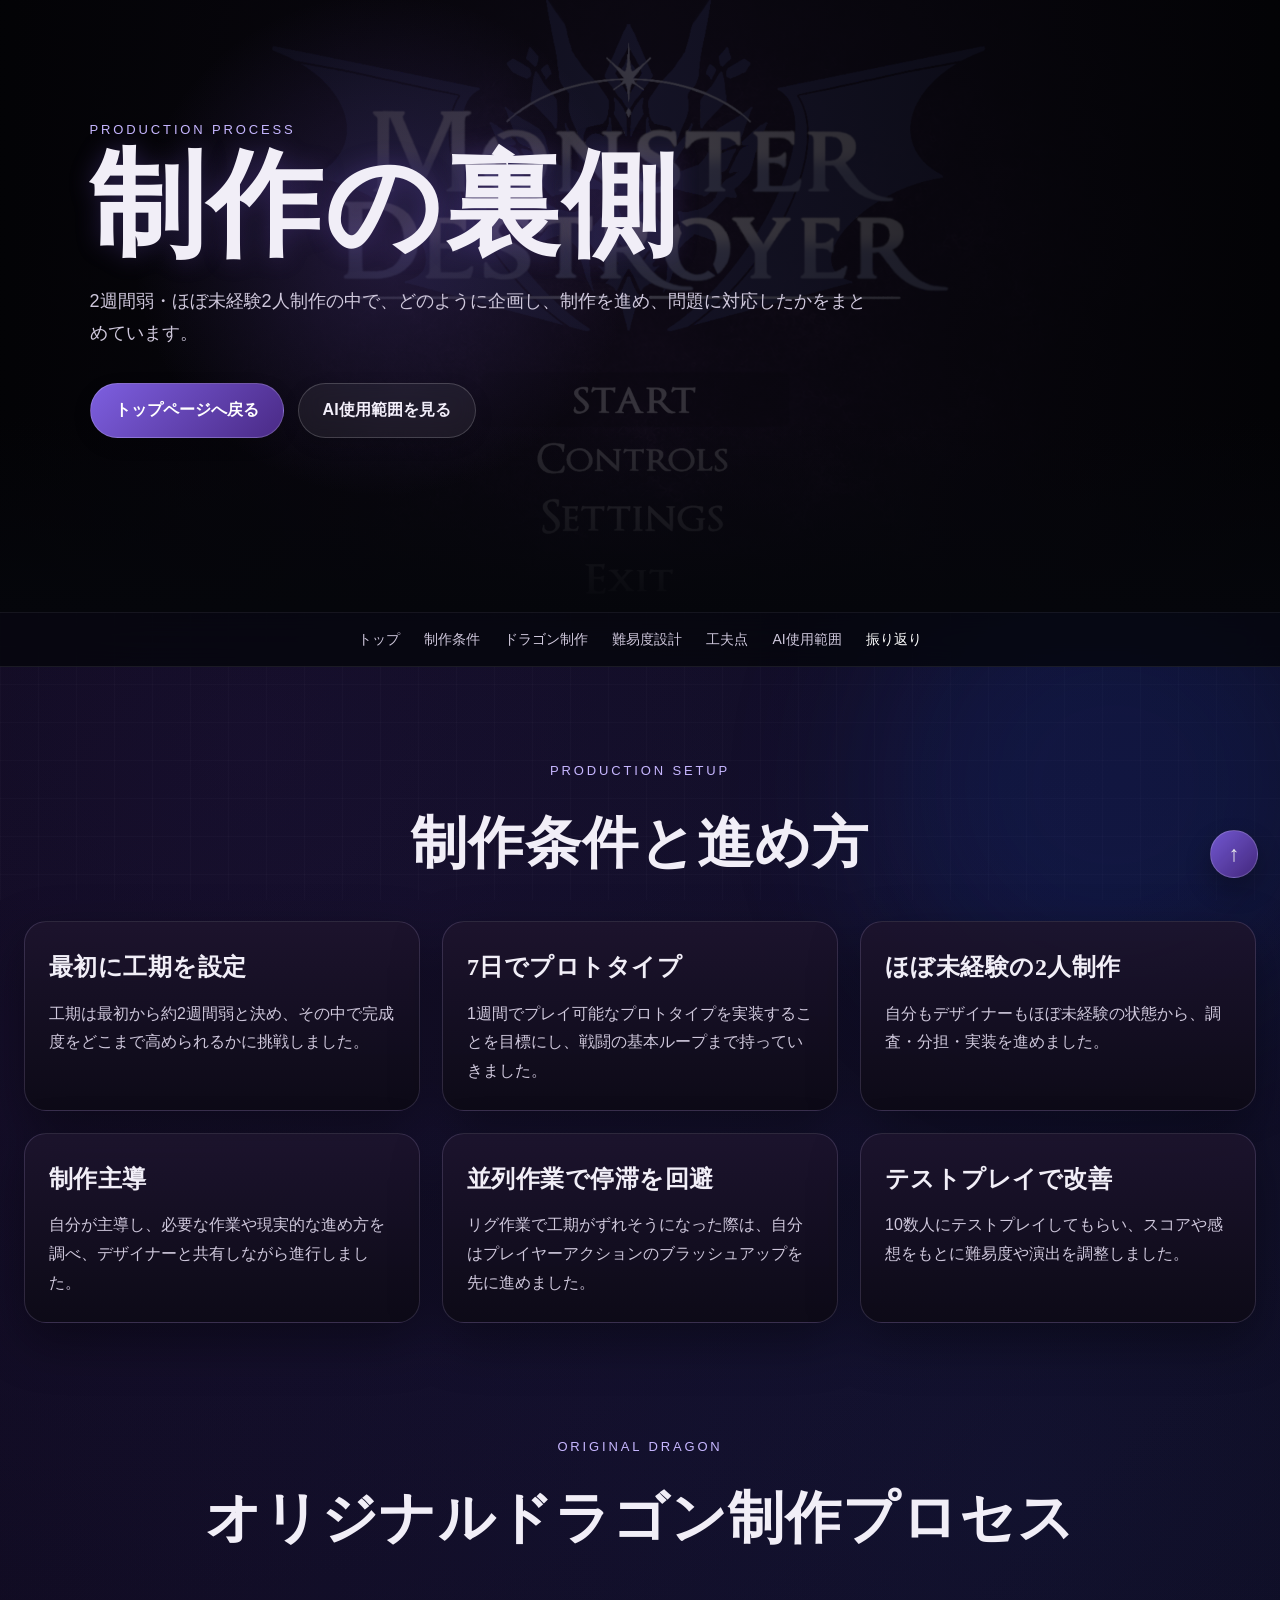
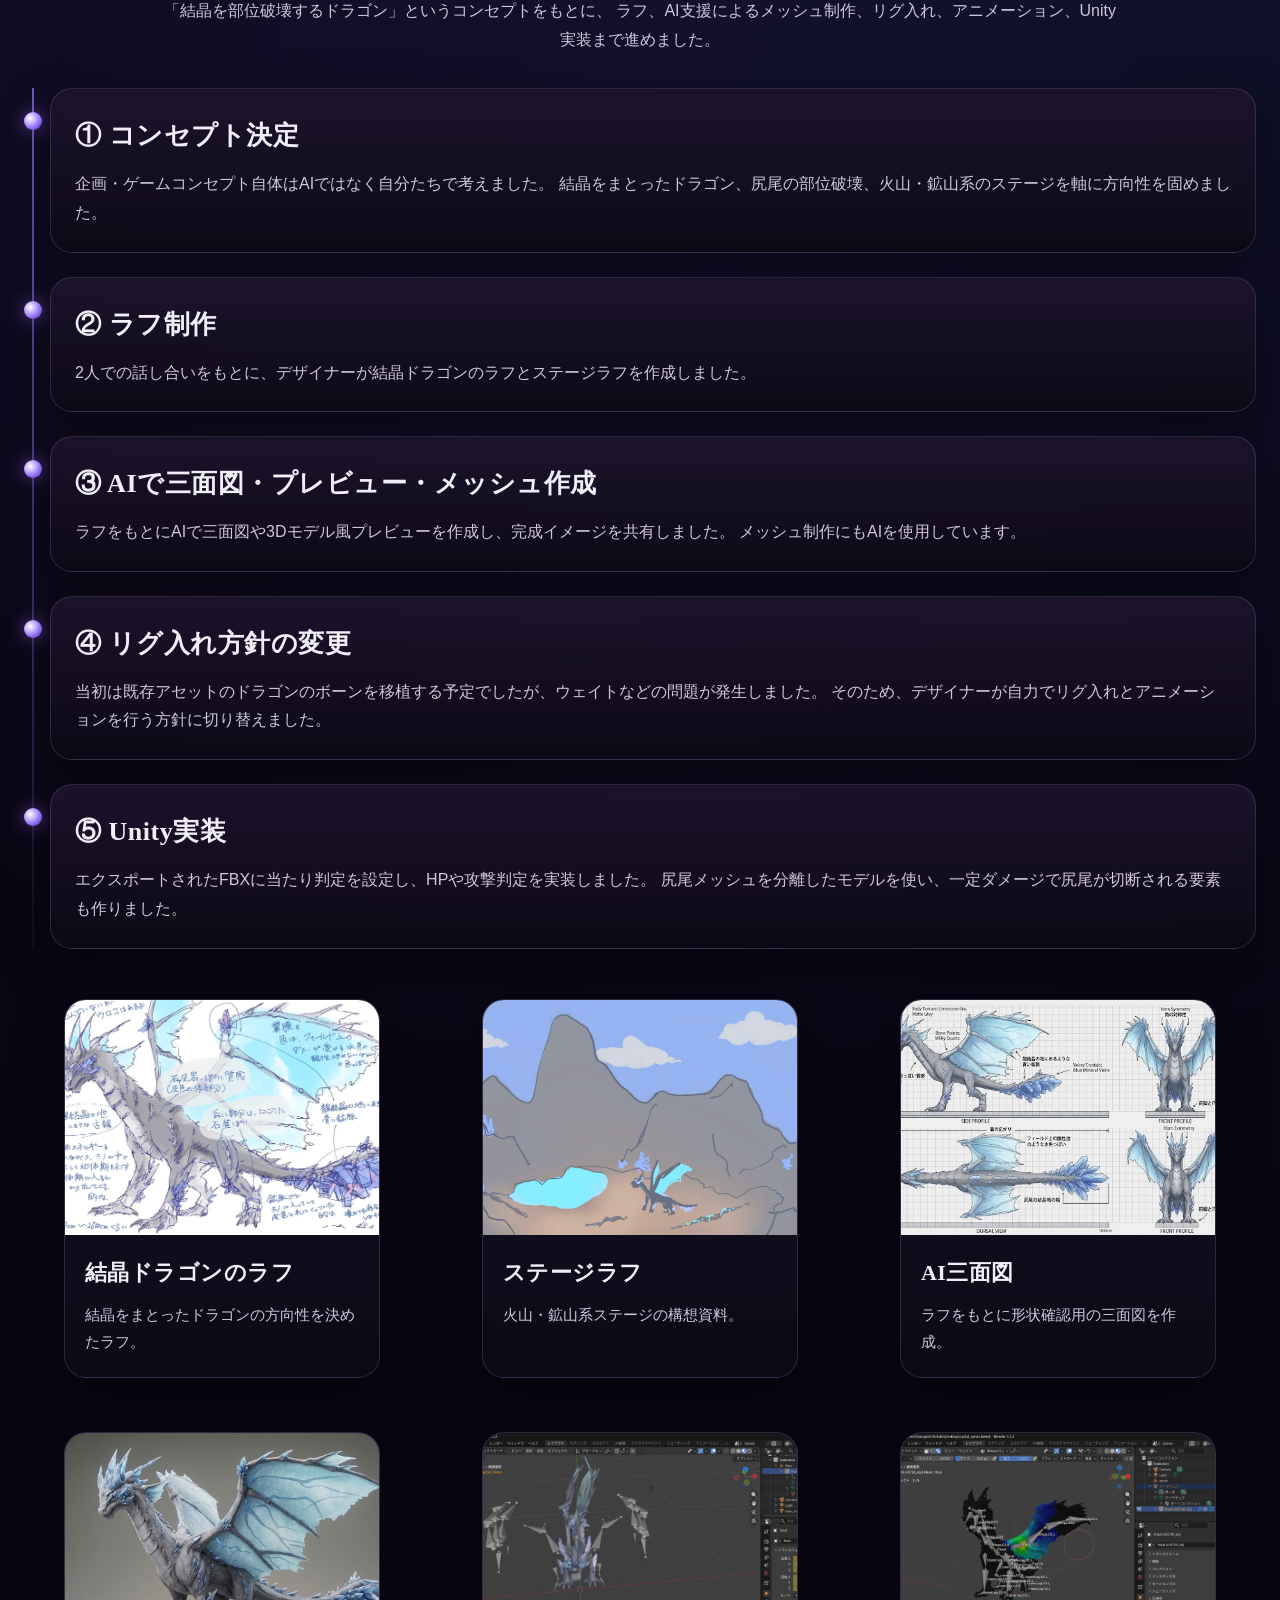
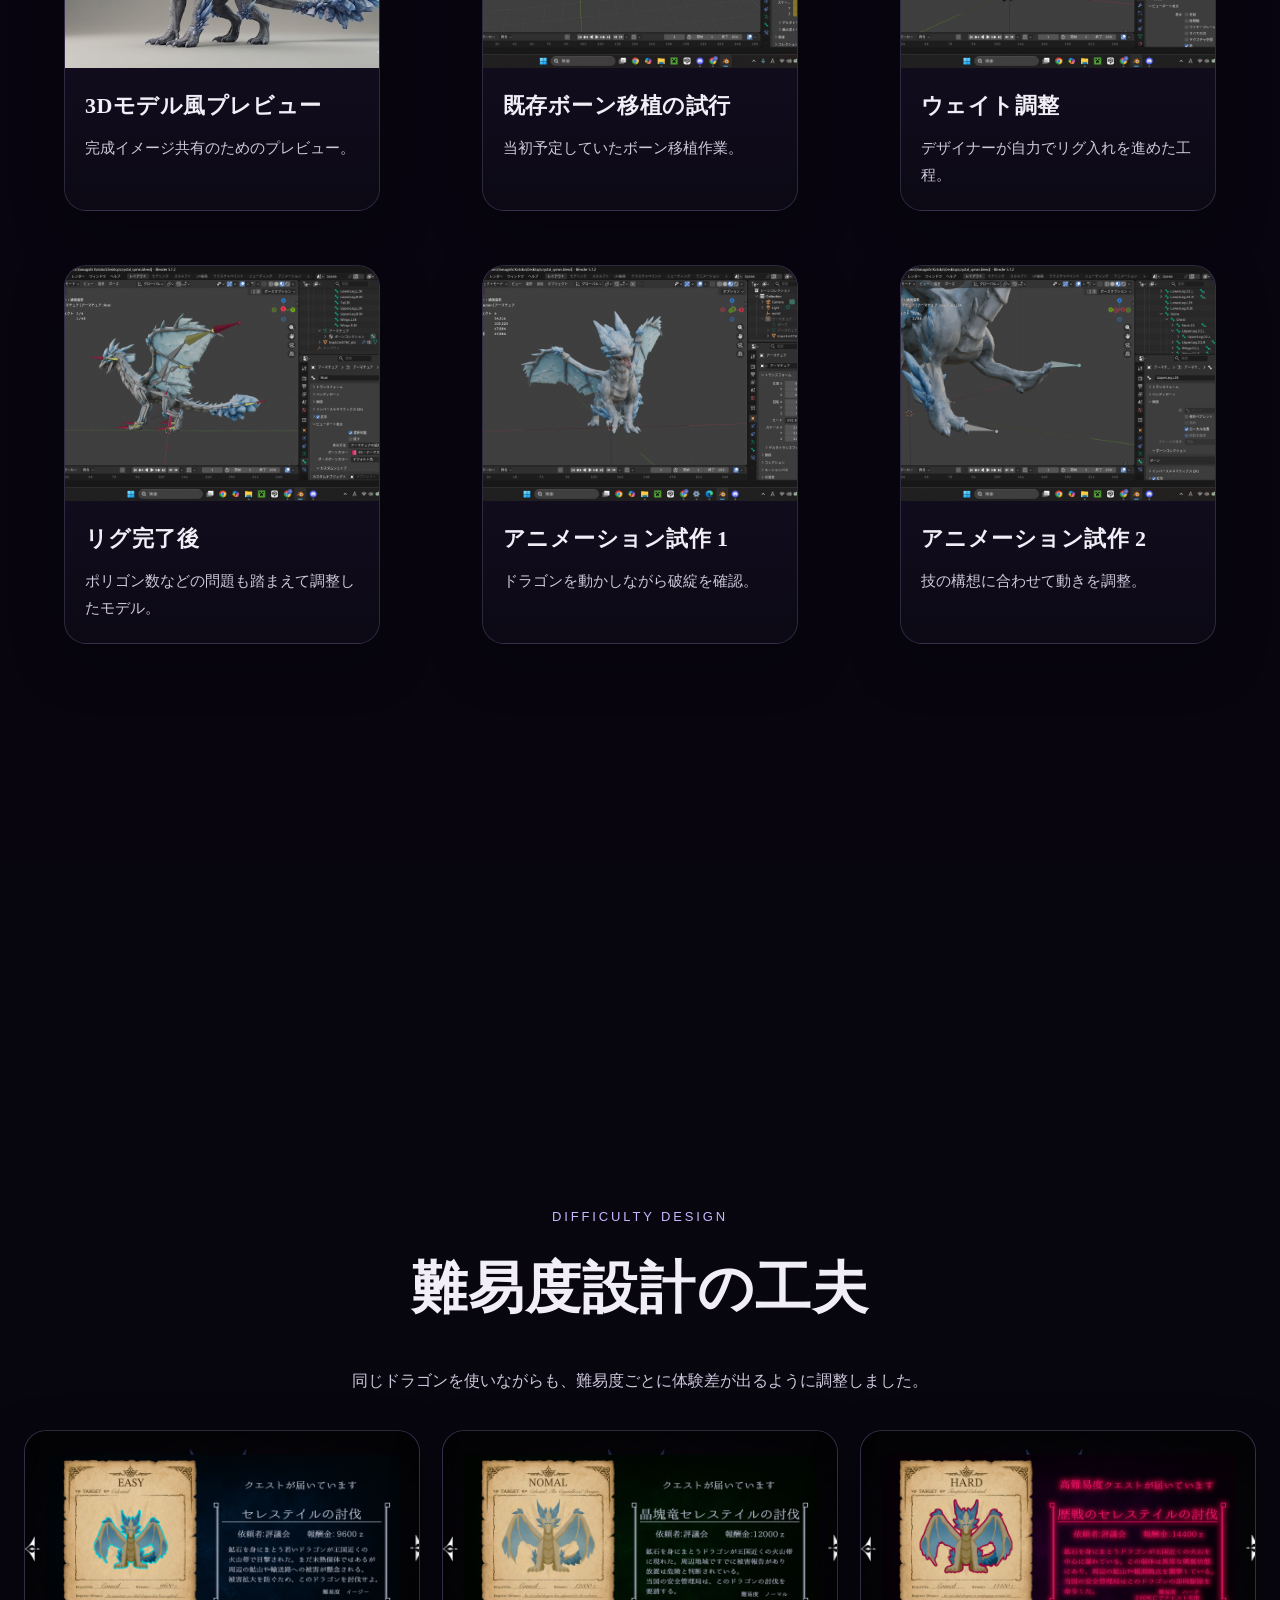
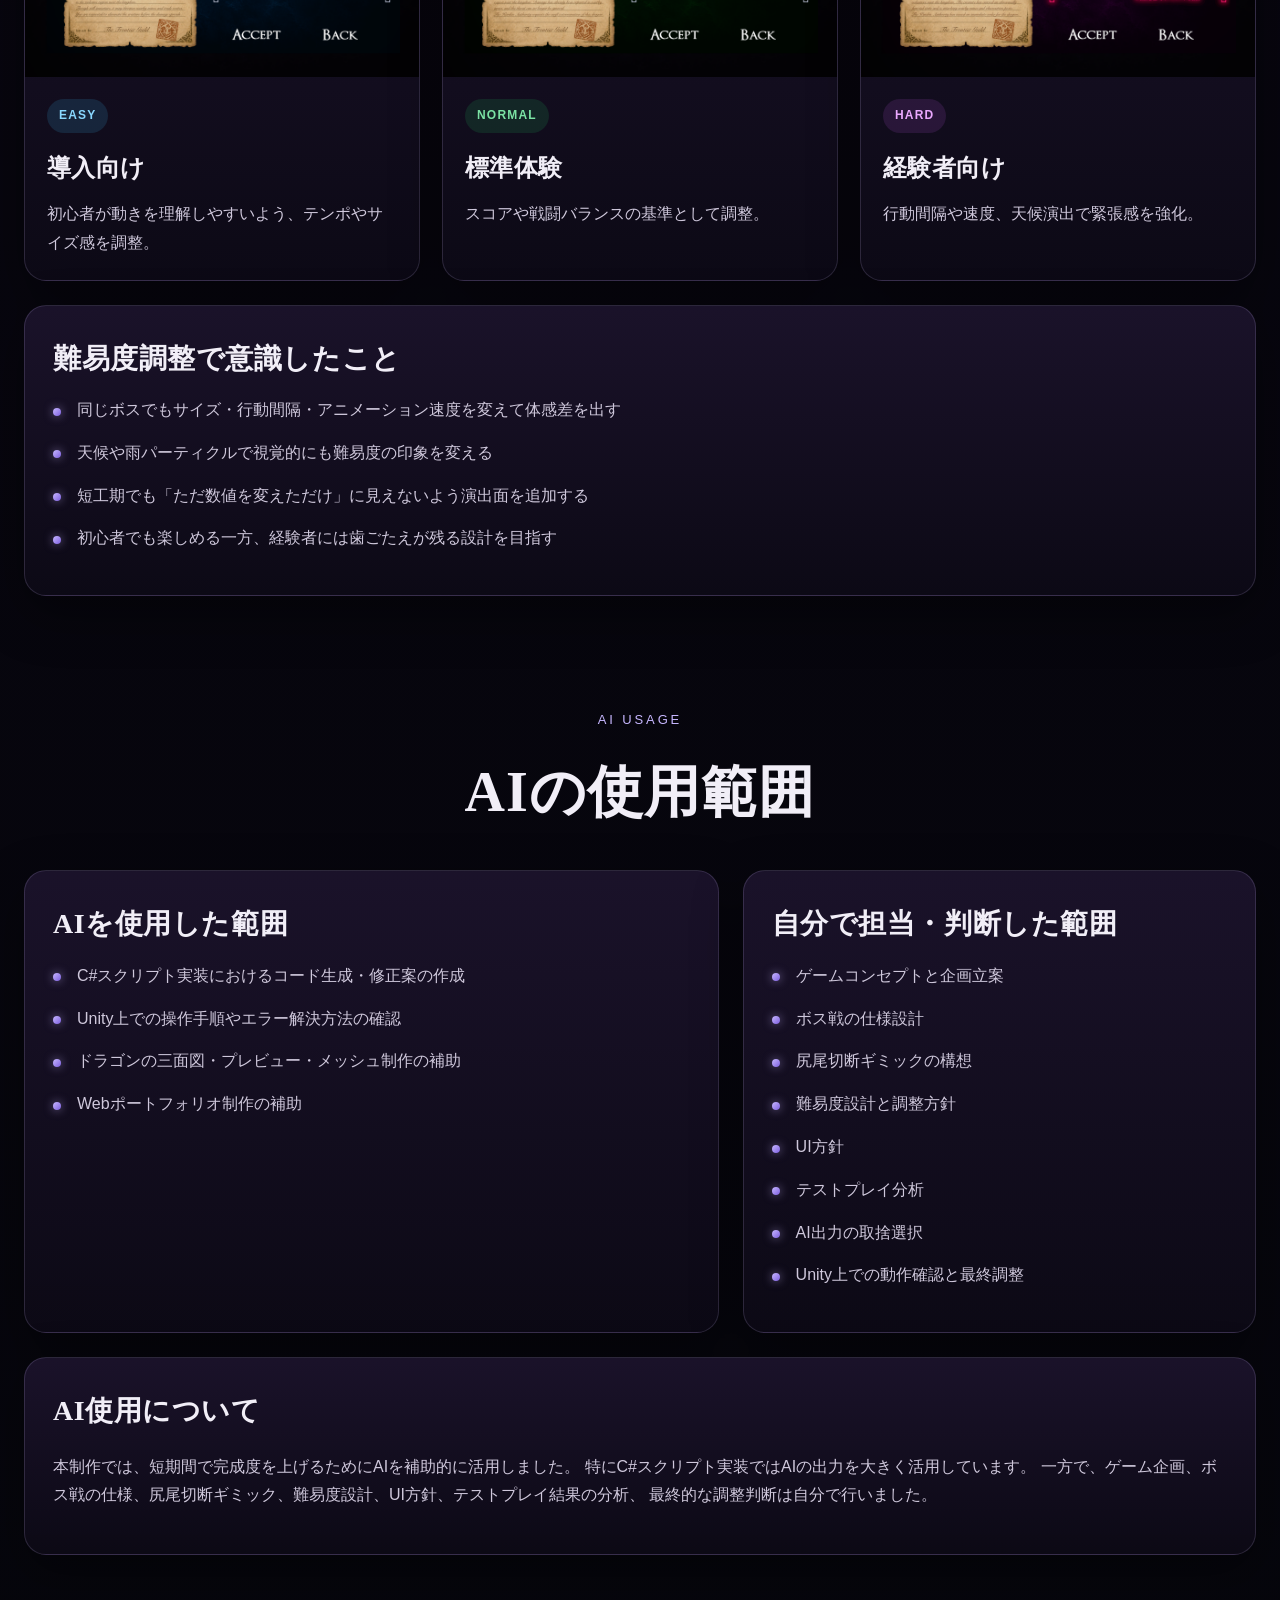
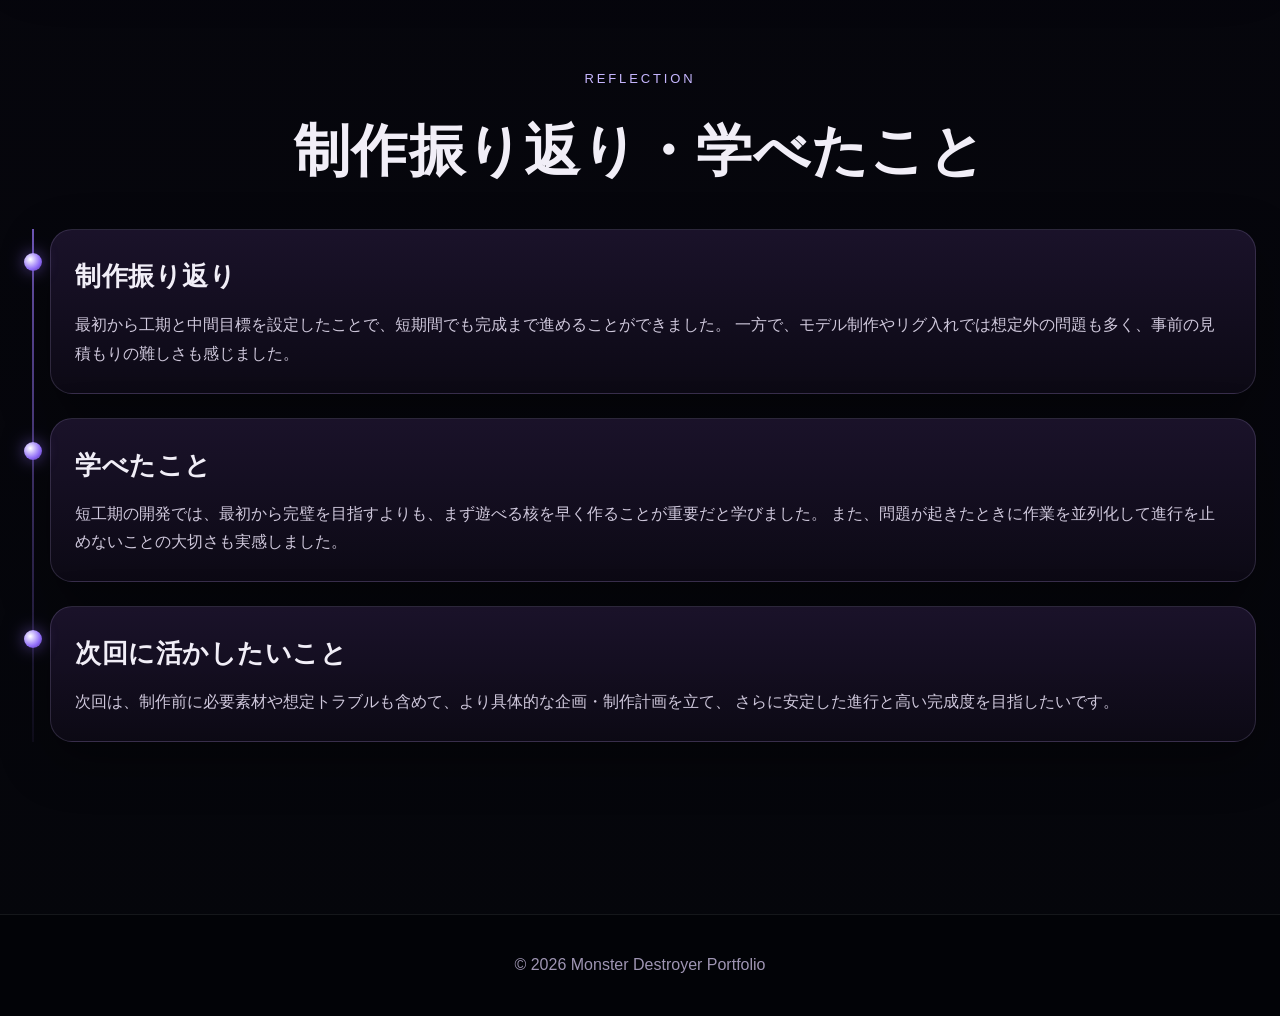
==== process.html @ b7ba5cb4 "html追加" ====
﻿<!DOCTYPE html>
<html lang="ja">
<head>
    <meta charset="UTF-8">
    <meta name="viewport" content="width=device-width, initial-scale=1.0">
    <title>Monster Destroyer | Production Process</title>
    <meta name="description" content="Monster Destroyerの制作プロセス、AI使用範囲、制作振り返り">
    <link rel="stylesheet" href="style.css">
</head>

<body>
    <div class="bg-orb orb-1"></div>
    <div class="bg-orb orb-2"></div>
    <div class="bg-grid"></div>

    <a href="#top" class="back-to-top" aria-label="ページトップへ戻る">↑</a>

    <header class="sub-hero" id="top">
        <div class="hero-overlay"></div>
        <div class="hero-inner">
            <p class="eyebrow reveal">Production Process</p>
            <h1 class="reveal delay-1">制作の裏側</h1>
            <p class="hero-copy reveal delay-2">
                2週間弱・ほぼ未経験2人制作の中で、どのように企画し、制作を進め、問題に対応したかをまとめています。
            </p>

            <div class="hero-buttons reveal delay-3">
                <a href="index.html" class="btn btn-primary">トップページへ戻る</a>
                <a href="#ai" class="btn btn-secondary">AI使用範囲を見る</a>
            </div>
        </div>
    </header>

    <nav class="site-nav">
        <a href="index.html">トップ</a>
        <a href="#setup">制作条件</a>
        <a href="#dragon">ドラゴン制作</a>
        <a href="#difficulty-detail">難易度設計</a>
        <a href="#effort">工夫点</a>
        <a href="#ai">AI使用範囲</a>
        <a href="#reflection">振り返り</a>
    </nav>

    <main>
        <section id="setup" class="section first-section">
            <div class="section-heading reveal">
                <p class="section-kicker">Production Setup</p>
                <h2>制作条件と進め方</h2>
            </div>

            <div class="feature-grid">
                <article class="feature-card reveal">
                    <h3>最初に工期を設定</h3>
                    <p>工期は最初から約2週間弱と決め、その中で完成度をどこまで高められるかに挑戦しました。</p>
                </article>

                <article class="feature-card reveal delay-1">
                    <h3>7日でプロトタイプ</h3>
                    <p>1週間でプレイ可能なプロトタイプを実装することを目標にし、戦闘の基本ループまで持っていきました。</p>
                </article>

                <article class="feature-card reveal delay-2">
                    <h3>ほぼ未経験の2人制作</h3>
                    <p>自分もデザイナーもほぼ未経験の状態から、調査・分担・実装を進めました。</p>
                </article>

                <article class="feature-card reveal">
                    <h3>制作主導</h3>
                    <p>自分が主導し、必要な作業や現実的な進め方を調べ、デザイナーと共有しながら進行しました。</p>
                </article>

                <article class="feature-card reveal delay-1">
                    <h3>並列作業で停滞を回避</h3>
                    <p>リグ作業で工期がずれそうになった際は、自分はプレイヤーアクションのブラッシュアップを先に進めました。</p>
                </article>

                <article class="feature-card reveal delay-2">
                    <h3>テストプレイで改善</h3>
                    <p>10数人にテストプレイしてもらい、スコアや感想をもとに難易度や演出を調整しました。</p>
                </article>
            </div>
        </section>

        <section id="dragon" class="section">
            <div class="section-heading reveal">
                <p class="section-kicker">Original Dragon</p>
                <h2>オリジナルドラゴン制作プロセス</h2>
            </div>

            <p class="section-lead reveal">
                「結晶を部位破壊するドラゴン」というコンセプトをもとに、
                ラフ、AI支援によるメッシュ制作、リグ入れ、アニメーション、Unity実装まで進めました。
            </p>

            <div class="timeline process-timeline">
                <article class="timeline-item reveal">
                    <span class="timeline-dot"></span>
                    <div class="timeline-card">
                        <h3>① コンセプト決定</h3>
                        <p>
                            企画・ゲームコンセプト自体はAIではなく自分たちで考えました。
                            結晶をまとったドラゴン、尻尾の部位破壊、火山・鉱山系のステージを軸に方向性を固めました。
                        </p>
                    </div>
                </article>

                <article class="timeline-item reveal delay-1">
                    <span class="timeline-dot"></span>
                    <div class="timeline-card">
                        <h3>② ラフ制作</h3>
                        <p>2人での話し合いをもとに、デザイナーが結晶ドラゴンのラフとステージラフを作成しました。</p>
                    </div>
                </article>

                <article class="timeline-item reveal delay-2">
                    <span class="timeline-dot"></span>
                    <div class="timeline-card">
                        <h3>③ AIで三面図・プレビュー・メッシュ作成</h3>
                        <p>
                            ラフをもとにAIで三面図や3Dモデル風プレビューを作成し、完成イメージを共有しました。
                            メッシュ制作にもAIを使用しています。
                        </p>
                    </div>
                </article>

                <article class="timeline-item reveal">
                    <span class="timeline-dot"></span>
                    <div class="timeline-card">
                        <h3>④ リグ入れ方針の変更</h3>
                        <p>
                            当初は既存アセットのドラゴンのボーンを移植する予定でしたが、ウェイトなどの問題が発生しました。
                            そのため、デザイナーが自力でリグ入れとアニメーションを行う方針に切り替えました。
                        </p>
                    </div>
                </article>

                <article class="timeline-item reveal delay-1">
                    <span class="timeline-dot"></span>
                    <div class="timeline-card">
                        <h3>⑤ Unity実装</h3>
                        <p>
                            エクスポートされたFBXに当たり判定を設定し、HPや攻撃判定を実装しました。
                            尻尾メッシュを分離したモデルを使い、一定ダメージで尻尾が切断される要素も作りました。
                        </p>
                    </div>
                </article>
            </div>

            <div class="gallery-grid process-gallery">
                <figure class="gallery-card reveal">
                    <img src="images/dragon_concept_rough.jpg" alt="結晶ドラゴンのラフ" data-full="images/dragon_concept_rough.jpg">
                    <figcaption><h3>結晶ドラゴンのラフ</h3><p>結晶をまとったドラゴンの方向性を決めたラフ。</p></figcaption>
                </figure>

                <figure class="gallery-card reveal delay-1">
                    <img src="images/stage_rough.jpg" alt="ステージラフ" data-full="images/stage_rough.jpg">
                    <figcaption><h3>ステージラフ</h3><p>火山・鉱山系ステージの構想資料。</p></figcaption>
                </figure>

                <figure class="gallery-card reveal delay-2">
                    <img src="images/dragon_blueprint.png" alt="AIで作成した三面図" data-full="images/dragon_blueprint.png">
                    <figcaption><h3>AI三面図</h3><p>ラフをもとに形状確認用の三面図を作成。</p></figcaption>
                </figure>

                <figure class="gallery-card reveal">
                    <img src="images/dragon_preview.png" alt="3Dモデル風プレビュー" data-full="images/dragon_preview.png">
                    <figcaption><h3>3Dモデル風プレビュー</h3><p>完成イメージ共有のためのプレビュー。</p></figcaption>
                </figure>

                <figure class="gallery-card reveal delay-1">
                    <img src="images/bone_transfer_attempt.png" alt="既存ボーン移植の試行" data-full="images/bone_transfer_attempt.png">
                    <figcaption><h3>既存ボーン移植の試行</h3><p>当初予定していたボーン移植作業。</p></figcaption>
                </figure>

                <figure class="gallery-card reveal delay-2">
                    <img src="images/rig_weightpaint.png" alt="ウェイト調整" data-full="images/rig_weightpaint.png">
                    <figcaption><h3>ウェイト調整</h3><p>デザイナーが自力でリグ入れを進めた工程。</p></figcaption>
                </figure>

                <figure class="gallery-card reveal">
                    <img src="images/rig_complete.png" alt="リグ完了後" data-full="images/rig_complete.png">
                    <figcaption><h3>リグ完了後</h3><p>ポリゴン数などの問題も踏まえて調整したモデル。</p></figcaption>
                </figure>

                <figure class="gallery-card reveal delay-1">
                    <img src="images/animation_test_01.png" alt="アニメーション試作1" data-full="images/animation_test_01.png">
                    <figcaption><h3>アニメーション試作 1</h3><p>ドラゴンを動かしながら破綻を確認。</p></figcaption>
                </figure>

                <figure class="gallery-card reveal delay-2">
                    <img src="images/animation_test_02.png" alt="アニメーション試作2" data-full="images/animation_test_02.png">
                    <figcaption><h3>アニメーション試作 2</h3><p>技の構想に合わせて動きを調整。</p></figcaption>
                </figure>

                <figure class="gallery-card reveal">
                    <img src="images/unity_hitbox.png" alt="Unityで当たり判定設定" data-full="images/unity_hitbox.png">
                    <figcaption><h3>当たり判定設定</h3><p>FBXモデルをUnityに持ち込み、戦闘用の判定を設定。</p></figcaption>
                </figure>

                <figure class="gallery-card reveal delay-1">
                    <img src="images/tail_separation.png" alt="尻尾分離モデル" data-full="images/tail_separation.png">
                    <figcaption><h3>尻尾分離モデル</h3><p>尻尾切断ギミックのために分離したモデル。</p></figcaption>
                </figure>
            </div>
        </section>

        <section id="difficulty-detail" class="section">
            <div class="section-heading reveal">
                <p class="section-kicker">Difficulty Design</p>
                <h2>難易度設計の工夫</h2>
            </div>

            <p class="section-lead reveal">
                同じドラゴンを使いながらも、難易度ごとに体験差が出るように調整しました。
            </p>

            <div class="difficulty-grid">
                <article class="difficulty-card reveal">
                    <div class="difficulty-image"><img src="images/quest_easy.png" alt="Easyクエスト"></div>
                    <div class="difficulty-body">
                        <span class="badge easy">Easy</span>
                        <h3>導入向け</h3>
                        <p>初心者が動きを理解しやすいよう、テンポやサイズ感を調整。</p>
                    </div>
                </article>

                <article class="difficulty-card reveal delay-1">
                    <div class="difficulty-image"><img src="images/quest_normal.png" alt="Normalクエスト"></div>
                    <div class="difficulty-body">
                        <span class="badge normal">Normal</span>
                        <h3>標準体験</h3>
                        <p>スコアや戦闘バランスの基準として調整。</p>
                    </div>
                </article>

                <article class="difficulty-card reveal delay-2">
                    <div class="difficulty-image"><img src="images/quest_hard.png" alt="Hardクエスト"></div>
                    <div class="difficulty-body">
                        <span class="badge hard">Hard</span>
                        <h3>経験者向け</h3>
                        <p>行動間隔や速度、天候演出で緊張感を強化。</p>
                    </div>
                </article>
            </div>

            <div class="glass-card detail-card reveal">
                <h3>難易度調整で意識したこと</h3>
                <ul class="bullet-list">
                    <li>同じボスでもサイズ・行動間隔・アニメーション速度を変えて体感差を出す</li>
                    <li>天候や雨パーティクルで視覚的にも難易度の印象を変える</li>
                    <li>短工期でも「ただ数値を変えただけ」に見えないよう演出面を追加する</li>
                    <li>初心者でも楽しめる一方、経験者には歯ごたえが残る設計を目指す</li>
                </ul>
            </div>
        </section>

        <section id="ai" class="section">
            <div class="section-heading reveal">
                <p class="section-kicker">AI Usage</p>
                <h2>AIの使用範囲</h2>
            </div>

            <div class="overview-grid">
                <div class="glass-card reveal">
                    <h3>AIを使用した範囲</h3>
                    <ul class="bullet-list">
                        <li>C#スクリプト実装におけるコード生成・修正案の作成</li>
                        <li>Unity上での操作手順やエラー解決方法の確認</li>
                        <li>ドラゴンの三面図・プレビュー・メッシュ制作の補助</li>
                        <li>Webポートフォリオ制作の補助</li>
                    </ul>
                </div>

                <div class="glass-card reveal delay-1">
                    <h3>自分で担当・判断した範囲</h3>
                    <ul class="bullet-list">
                        <li>ゲームコンセプトと企画立案</li>
                        <li>ボス戦の仕様設計</li>
                        <li>尻尾切断ギミックの構想</li>
                        <li>難易度設計と調整方針</li>
                        <li>UI方針</li>
                        <li>テストプレイ分析</li>
                        <li>AI出力の取捨選択</li>
                        <li>Unity上での動作確認と最終調整</li>
                    </ul>
                </div>
            </div>

            <div class="glass-card detail-card reveal">
                <h3>AI使用について</h3>
                <p>
                    本制作では、短期間で完成度を上げるためにAIを補助的に活用しました。
                    特にC#スクリプト実装ではAIの出力を大きく活用しています。
                    一方で、ゲーム企画、ボス戦の仕様、尻尾切断ギミック、難易度設計、UI方針、テストプレイ結果の分析、
                    最終的な調整判断は自分で行いました。
                </p>
            </div>
        </section>

        <section id="reflection" class="section">
            <div class="section-heading reveal">
                <p class="section-kicker">Reflection</p>
                <h2>制作振り返り・学べたこと</h2>
            </div>

            <div class="timeline">
                <article class="timeline-item reveal">
                    <span class="timeline-dot"></span>
                    <div class="timeline-card">
                        <h3>制作振り返り</h3>
                        <p>
                            最初から工期と中間目標を設定したことで、短期間でも完成まで進めることができました。
                            一方で、モデル制作やリグ入れでは想定外の問題も多く、事前の見積もりの難しさも感じました。
                        </p>
                    </div>
                </article>

                <article class="timeline-item reveal delay-1">
                    <span class="timeline-dot"></span>
                    <div class="timeline-card">
                        <h3>学べたこと</h3>
                        <p>
                            短工期の開発では、最初から完璧を目指すよりも、まず遊べる核を早く作ることが重要だと学びました。
                            また、問題が起きたときに作業を並列化して進行を止めないことの大切さも実感しました。
                        </p>
                    </div>
                </article>

                <article class="timeline-item reveal delay-2">
                    <span class="timeline-dot"></span>
                    <div class="timeline-card">
                        <h3>次回に活かしたいこと</h3>
                        <p>
                            次回は、制作前に必要素材や想定トラブルも含めて、より具体的な企画・制作計画を立て、
                            さらに安定した進行と高い完成度を目指したいです。
                        </p>
                    </div>
                </article>
            </div>
        </section>
    </main>

    <footer class="footer">
        <p>© <span id="year"></span> Monster Destroyer Portfolio</p>
    </footer>

    <div class="lightbox" id="lightbox">
        <button class="lightbox-close" id="lightboxClose" aria-label="閉じる">×</button>
        <img id="lightboxImage" src="" alt="拡大画像">
    </div>

    <script src="script.js"></script>
</body>
</html>
---- style.css ----
:root {
    --bg: #05060b;
    --panel: rgba(18, 14, 28, 0.82);
    --line: rgba(208, 190, 255, 0.16);
    --text: #f1eef7;
    --text-soft: #cfc8dc;
    --muted: #9f95b3;
    --purple: #7d5fe0;
    --purple-2: #4a2a86;
    --shadow: 0 18px 50px rgba(0, 0, 0, 0.38);
    --radius: 22px;
    --transition: 0.35s ease;
}

* {
    box-sizing: border-box;
}

html {
    scroll-behavior: smooth;
}

body {
    margin: 0;
    color: var(--text);
    background: radial-gradient(circle at 20% 10%, rgba(95, 49, 168, 0.18), transparent 30%), radial-gradient(circle at 80% 20%, rgba(40, 86, 190, 0.12), transparent 24%), linear-gradient(180deg, #04050a 0%, #090511 35%, #05060b 100%);
    font-family: "Yu Gothic", "Hiragino Kaku Gothic ProN", "Meiryo", sans-serif;
    line-height: 1.8;
    overflow-x: hidden;
}

img {
    width: 100%;
    display: block;
}

a {
    color: inherit;
    text-decoration: none;
}

.bg-grid {
    position: fixed;
    inset: 0;
    background-image: linear-gradient(rgba(255,255,255,0.02) 1px, transparent 1px), linear-gradient(90deg, rgba(255,255,255,0.02) 1px, transparent 1px);
    background-size: 38px 38px;
    pointer-events: none;
    z-index: -3;
}

.bg-orb {
    position: fixed;
    width: 38vw;
    height: 38vw;
    border-radius: 50%;
    filter: blur(80px);
    opacity: 0.18;
    pointer-events: none;
    z-index: -2;
    animation: floatOrb 12s ease-in-out infinite;
}

.orb-1 {
    background: #6f40d6;
    top: -8vw;
    left: -5vw;
}

.orb-2 {
    background: #1640b8;
    bottom: -10vw;
    right: -6vw;
    animation-delay: -6s;
}

@keyframes floatOrb {
    0%, 100% {
        transform: translateY(0) translateX(0) scale(1);
    }

    50% {
        transform: translateY(18px) translateX(16px) scale(1.05);
    }
}

.hero,
.sub-hero {
    position: relative;
    min-height: 100vh;
    display: flex;
    align-items: center;
    padding: 88px 7% 110px;
    background: linear-gradient(90deg, rgba(3, 3, 6, 0.92), rgba(14, 10, 22, 0.7), rgba(3, 3, 6, 0.92)), url("images/title.png") center / cover no-repeat;
    overflow: hidden;
}

.sub-hero {
    min-height: 68vh;
}

.hero-overlay {
    position: absolute;
    inset: 0;
    background: radial-gradient(circle at 30% 40%, rgba(124, 91, 215, 0.22), transparent 26%), linear-gradient(180deg, transparent 68%, rgba(5,6,11,1) 100%);
    pointer-events: none;
}

.hero-inner {
    position: relative;
    z-index: 2;
    max-width: 950px;
}

.eyebrow,
.section-kicker {
    margin: 0 0 10px;
    font-size: 13px;
    letter-spacing: 0.22em;
    text-transform: uppercase;
    color: #c7b7ff;
}

h1,
h2,
h3 {
    font-family: Georgia, "Times New Roman", serif;
    letter-spacing: 0.02em;
}

h1 {
    margin: 0;
    font-size: clamp(56px, 9vw, 116px);
    line-height: 0.95;
    text-shadow: 0 0 24px rgba(125, 95, 224, 0.28);
}

.hero-copy {
    max-width: 780px;
    margin: 24px 0 34px;
    font-size: 18px;
    color: var(--text-soft);
}

.hero-buttons {
    display: flex;
    gap: 14px;
    flex-wrap: wrap;
    margin-bottom: 34px;
}

.btn {
    display: inline-flex;
    align-items: center;
    justify-content: center;
    min-height: 52px;
    padding: 12px 24px;
    border-radius: 999px;
    border: 1px solid rgba(255,255,255,0.18);
    font-weight: 700;
    transition: transform var(--transition), filter var(--transition), border-color var(--transition), background var(--transition);
    box-shadow: 0 6px 18px rgba(0,0,0,0.15);
}

    .btn:hover {
        transform: translateY(-2px);
        filter: brightness(1.06);
    }

.btn-primary {
    background: linear-gradient(135deg, var(--purple), var(--purple-2));
    color: #fff;
}

.btn-secondary {
    background: rgba(255,255,255,0.06);
    color: #f3effa;
    backdrop-filter: blur(10px);
}

.btn-ghost {
    background: rgba(255,255,255,0.03);
}

.btn.disabled {
    opacity: 0.5;
    pointer-events: none;
}

.hero-stats {
    display: grid;
    grid-template-columns: repeat(4, 1fr);
    gap: 16px;
    max-width: 920px;
}

.stat-card {
    padding: 18px 16px;
    border: 1px solid rgba(255,255,255,0.1);
    border-radius: 18px;
    background: rgba(12, 10, 21, 0.62);
    backdrop-filter: blur(10px);
    box-shadow: var(--shadow);
}

.stat-number {
    display: block;
    color: #fff;
    font-size: 21px;
    font-weight: 700;
}

.stat-label {
    display: block;
    color: var(--muted);
    font-size: 13px;
    margin-top: 6px;
}

.scroll-indicator {
    position: absolute;
    bottom: 30px;
    left: 50%;
    transform: translateX(-50%);
    z-index: 2;
    text-align: center;
    color: var(--muted);
    font-size: 12px;
    letter-spacing: 0.14em;
    text-transform: uppercase;
}

    .scroll-indicator span {
        display: block;
        width: 2px;
        height: 40px;
        margin: 0 auto 10px;
        background: linear-gradient(180deg, rgba(255,255,255,0.7), transparent);
        animation: scrollLine 1.5s infinite;
    }

@keyframes scrollLine {
    0% {
        opacity: 0.15;
        transform: translateY(0);
    }

    50% {
        opacity: 1;
        transform: translateY(8px);
    }

    100% {
        opacity: 0.15;
        transform: translateY(0);
    }
}

.site-nav {
    position: sticky;
    top: 0;
    z-index: 40;
    display: flex;
    justify-content: center;
    gap: 24px;
    padding: 14px 20px;
    background: rgba(5, 6, 11, 0.78);
    border-top: 1px solid rgba(255,255,255,0.06);
    border-bottom: 1px solid rgba(255,255,255,0.08);
    backdrop-filter: blur(16px);
}

    .site-nav a {
        color: #cfc8dc;
        font-size: 14px;
        transition: color var(--transition);
        white-space: nowrap;
    }

        .site-nav a:hover,
        .site-nav a.active {
            color: #fff;
        }

main {
    max-width: 1280px;
    margin: 0 auto;
    padding: 92px 24px 60px;
}

.section {
    margin-bottom: 112px;
}

.first-section {
    margin-top: 0;
}

.section-heading {
    margin-bottom: 28px;
    text-align: center;
}

    .section-heading h2 {
        margin: 0;
        font-size: clamp(32px, 5vw, 56px);
    }

.section-lead {
    max-width: 960px;
    margin: 0 auto 34px;
    text-align: center;
    color: var(--text-soft);
}

.overview-grid {
    display: grid;
    grid-template-columns: 1.15fr 0.85fr;
    gap: 24px;
}

.glass-card,
.feature-card,
.timeline-card,
.future-card,
.download-panel,
.difficulty-card,
.gallery-card,
.video-shell {
    background: linear-gradient(180deg, rgba(29, 20, 45, 0.9), rgba(13, 10, 22, 0.92));
    border: 1px solid var(--line);
    border-radius: var(--radius);
    box-shadow: var(--shadow);
}

.glass-card {
    padding: 28px;
}

    .glass-card h3 {
        margin-top: 0;
        margin-bottom: 12px;
        font-size: 28px;
    }

    .glass-card p {
        color: var(--text-soft);
    }

.info-list,
.bullet-list {
    margin: 0;
    padding: 0;
    list-style: none;
}

    .info-list li {
        display: flex;
        flex-direction: column;
        gap: 4px;
        padding: 14px 0;
        border-bottom: 1px solid rgba(255,255,255,0.08);
    }

        .info-list li:last-child {
            border-bottom: none;
        }

    .info-list span {
        color: #bcaeff;
        font-size: 13px;
        letter-spacing: 0.08em;
    }

    .info-list strong {
        color: #fff;
        font-size: 16px;
    }

    .bullet-list li {
        position: relative;
        padding-left: 24px;
        margin-bottom: 14px;
        color: var(--text-soft);
    }

        .bullet-list li::before {
            content: "";
            position: absolute;
            left: 0;
            top: 0.72em;
            width: 8px;
            height: 8px;
            border-radius: 50%;
            background: linear-gradient(135deg, #c7b7ff, #7d5fe0);
            box-shadow: 0 0 10px rgba(199, 183, 255, 0.55);
        }

.two-columns {
    columns: 2;
    column-gap: 40px;
}

.detail-card {
    margin-top: 24px;
}

.difficulty-grid,
.feature-grid,
.future-grid,
.gallery-grid {
    display: grid;
    grid-template-columns: repeat(3, 1fr);
    gap: 22px;
}

    .feature-grid.compact {
        grid-template-columns: repeat(3, 1fr);
    }

.difficulty-card,
.gallery-card,
.feature-card,
.future-card {
    overflow: hidden;
    transition: transform var(--transition), box-shadow var(--transition), border-color var(--transition);
}

    .difficulty-card:hover,
    .gallery-card:hover,
    .feature-card:hover,
    .future-card:hover {
        transform: translateY(-6px);
        box-shadow: 0 26px 56px rgba(0,0,0,0.42);
        border-color: rgba(225, 210, 255, 0.28);
    }

.difficulty-image img {
    aspect-ratio: 16 / 10;
    object-fit: cover;
}

.difficulty-body {
    padding: 22px;
}

.badge {
    display: inline-block;
    padding: 6px 12px;
    margin-bottom: 14px;
    border-radius: 999px;
    font-size: 12px;
    font-weight: 700;
    letter-spacing: 0.1em;
    text-transform: uppercase;
}

    .badge.easy {
        background: rgba(56, 189, 248, 0.14);
        color: #89d8ff;
    }

    .badge.normal {
        background: rgba(34, 197, 94, 0.14);
        color: #7be3a4;
    }

    .badge.hard {
        background: rgba(167, 74, 200, 0.16);
        color: #eba8ff;
    }

.difficulty-body h3,
.feature-card h3,
.future-card h3 {
    margin: 0 0 10px;
    font-size: 24px;
}

.difficulty-body p,
.feature-card p,
.future-card p {
    margin: 0;
    color: var(--text-soft);
}

.feature-card,
.future-card {
    padding: 24px;
}

.gallery-card {
    cursor: pointer;
}

    .gallery-card img {
        aspect-ratio: 16 / 9;
        object-fit: cover;
    }

.process-gallery .gallery-card img {
    aspect-ratio: 4 / 3;
}

.gallery-card figcaption {
    padding: 18px 20px 22px;
}

.gallery-card h3 {
    margin: 0 0 8px;
    font-size: 22px;
}

.gallery-card p {
    margin: 0;
    color: var(--text-soft);
    font-size: 15px;
}

.timeline {
    position: relative;
    display: grid;
    gap: 24px;
    padding-left: 26px;
}

    .timeline::before {
        content: "";
        position: absolute;
        top: 0;
        bottom: 0;
        left: 8px;
        width: 2px;
        background: linear-gradient(180deg, rgba(130, 101, 214, 0.85), rgba(130, 101, 214, 0.08));
    }

.timeline-item {
    position: relative;
}

.timeline-dot {
    position: absolute;
    left: -26px;
    top: 24px;
    width: 18px;
    height: 18px;
    border-radius: 50%;
    background: radial-gradient(circle at 35% 35%, #fff, #8f6cf7 60%, #4c2d8a);
    box-shadow: 0 0 16px rgba(143, 108, 247, 0.55);
}

.timeline-card {
    padding: 24px;
}

    .timeline-card h3 {
        margin-top: 0;
        margin-bottom: 10px;
        font-size: 26px;
    }

    .timeline-card p {
        margin: 0;
        color: var(--text-soft);
    }

.process-timeline {
    margin-bottom: 34px;
}

.video-shell {
    padding: 18px;
}

.video-frame {
    position: relative;
    border-radius: 18px;
    overflow: hidden;
    background: linear-gradient(135deg, rgba(101, 57, 181, 0.28), rgba(8, 7, 14, 0.92)), url("images/title.png") center / cover no-repeat;
}

    .video-frame::before {
        content: "";
        position: absolute;
        inset: 0;
        background: linear-gradient(180deg, rgba(7,7,12,0.22), rgba(7,7,12,0.8));
    }

.video-placeholder {
    position: relative;
    z-index: 1;
    min-height: 520px;
    display: grid;
    place-items: center;
    text-align: center;
    padding: 40px 20px;
}

.play-icon {
    width: 86px;
    height: 86px;
    border-radius: 50%;
    background: linear-gradient(135deg, rgba(255,255,255,0.22), rgba(125,95,224,0.7));
    box-shadow: 0 0 25px rgba(125,95,224,0.35);
    position: relative;
    margin: 0 auto 18px;
    animation: pulse 2s infinite;
}

    .play-icon::before {
        content: "";
        position: absolute;
        top: 50%;
        left: 50%;
        transform: translate(-40%, -50%);
        border-left: 22px solid #fff;
        border-top: 14px solid transparent;
        border-bottom: 14px solid transparent;
    }

@keyframes pulse {
    0%, 100% {
        transform: scale(1);
        box-shadow: 0 0 25px rgba(125,95,224,0.35);
    }

    50% {
        transform: scale(1.06);
        box-shadow: 0 0 35px rgba(125,95,224,0.55);
    }
}

.video-placeholder h3 {
    margin: 0 0 8px;
    font-size: 32px;
}

.video-placeholder p {
    margin: 0;
    color: var(--text-soft);
}

.download-panel {
    max-width: 920px;
    margin: 0 auto;
    text-align: center;
    padding: 52px 28px;
}

    .download-panel h2 {
        margin-top: 0;
        margin-bottom: 12px;
        font-size: clamp(34px, 4vw, 52px);
    }

    .download-panel p {
        margin: 0 0 24px;
        color: var(--text-soft);
    }

.center-action {
    text-align: center;
    margin-top: 28px;
}

.footer {
    padding: 36px 20px;
    text-align: center;
    border-top: 1px solid rgba(255,255,255,0.08);
    background: rgba(2,3,7,0.8);
}

    .footer p {
        margin: 0;
        color: var(--muted);
    }

.lightbox {
    position: fixed;
    inset: 0;
    background: rgba(0, 0, 0, 0.88);
    display: grid;
    place-items: center;
    padding: 24px;
    opacity: 0;
    visibility: hidden;
    transition: opacity var(--transition), visibility var(--transition);
    z-index: 120;
}

    .lightbox.open {
        opacity: 1;
        visibility: visible;
    }

    .lightbox img {
        max-width: min(1200px, 92vw);
        max-height: 88vh;
        border-radius: 18px;
        box-shadow: 0 24px 80px rgba(0, 0, 0, 0.5);
    }

.lightbox-close {
    position: absolute;
    top: 24px;
    right: 24px;
    width: 52px;
    height: 52px;
    border: none;
    border-radius: 50%;
    background: rgba(255,255,255,0.12);
    color: #fff;
    font-size: 30px;
    cursor: pointer;
}

.back-to-top {
    position: fixed;
    right: 22px;
    bottom: 22px;
    z-index: 100;
    width: 48px;
    height: 48px;
    display: grid;
    place-items: center;
    border-radius: 50%;
    background: linear-gradient(135deg, var(--purple), var(--purple-2));
    color: #fff;
    font-size: 22px;
    font-weight: 700;
    border: 1px solid rgba(255,255,255,0.2);
    box-shadow: 0 12px 28px rgba(0,0,0,0.35);
    transition: transform var(--transition), filter var(--transition), opacity var(--transition);
    opacity: 0.9;
}

    .back-to-top:hover {
        transform: translateY(-4px);
        filter: brightness(1.12);
        opacity: 1;
    }

.reveal {
    opacity: 0;
    transform: translateY(26px);
    transition: opacity 0.8s ease, transform 0.8s ease;
}

    .reveal.show {
        opacity: 1;
        transform: translateY(0);
    }

.delay-1 {
    transition-delay: 0.08s;
}

.delay-2 {
    transition-delay: 0.16s;
}

.delay-3 {
    transition-delay: 0.24s;
}

.delay-4 {
    transition-delay: 0.32s;
}

@media (max-width: 1100px) {
    .gallery-grid,
    .feature-grid,
    .future-grid,
    .difficulty-grid,
    .hero-stats {
        grid-template-columns: repeat(2, 1fr);
    }

    .overview-grid {
        grid-template-columns: 1fr;
    }

    .two-columns {
        columns: 1;
    }
}

@media (max-width: 760px) {
    .site-nav {
        gap: 14px;
        overflow-x: auto;
        justify-content: flex-start;
        padding-left: 16px;
        padding-right: 16px;
    }

    .hero,
    .sub-hero {
        min-height: auto;
        padding: 88px 24px 110px;
    }

    .hero-copy {
        font-size: 16px;
    }

    .gallery-grid,
    .feature-grid,
    .future-grid,
    .difficulty-grid,
    .hero-stats {
        grid-template-columns: 1fr;
    }

    .video-placeholder {
        min-height: 320px;
    }

        .video-placeholder h3 {
            font-size: 26px;
        }

    main {
        padding-top: 72px;
    }

    .back-to-top {
        right: 14px;
        bottom: 14px;
        width: 44px;
        height: 44px;
        font-size: 20px;
    }
}
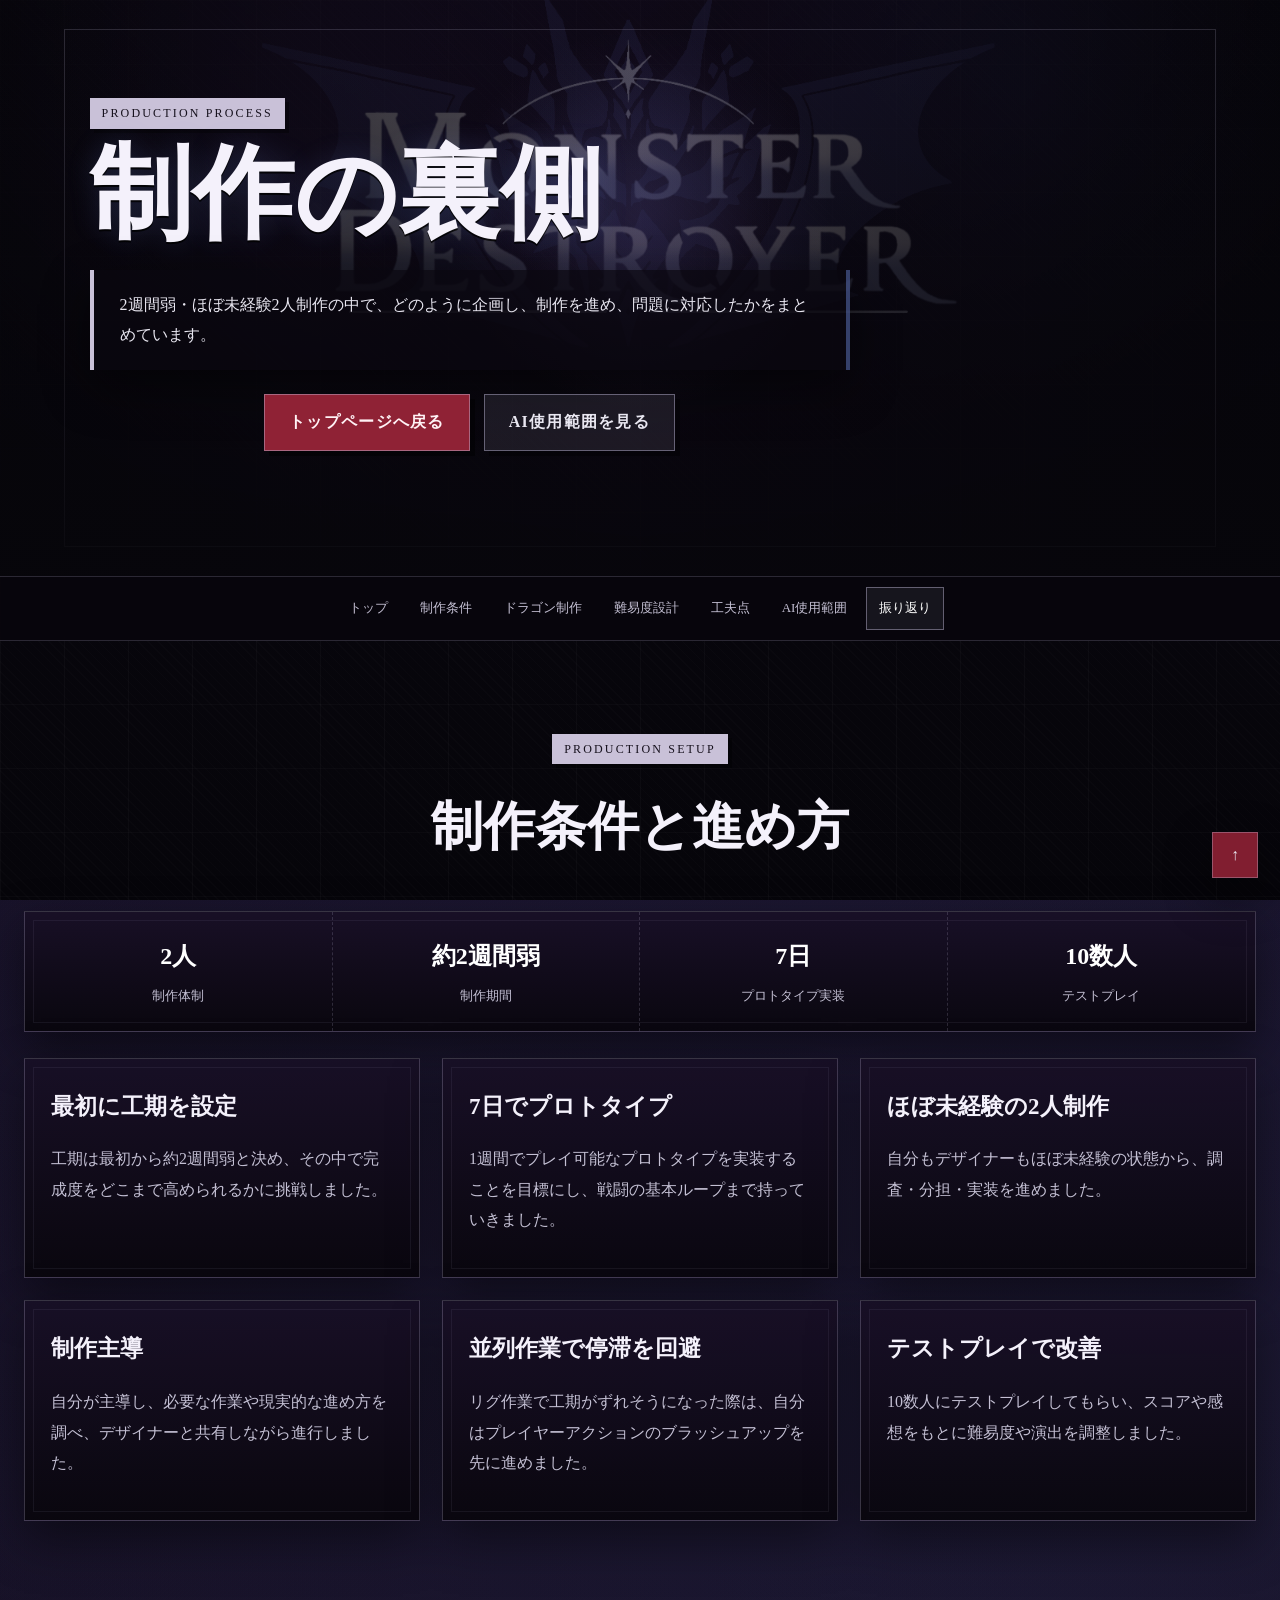
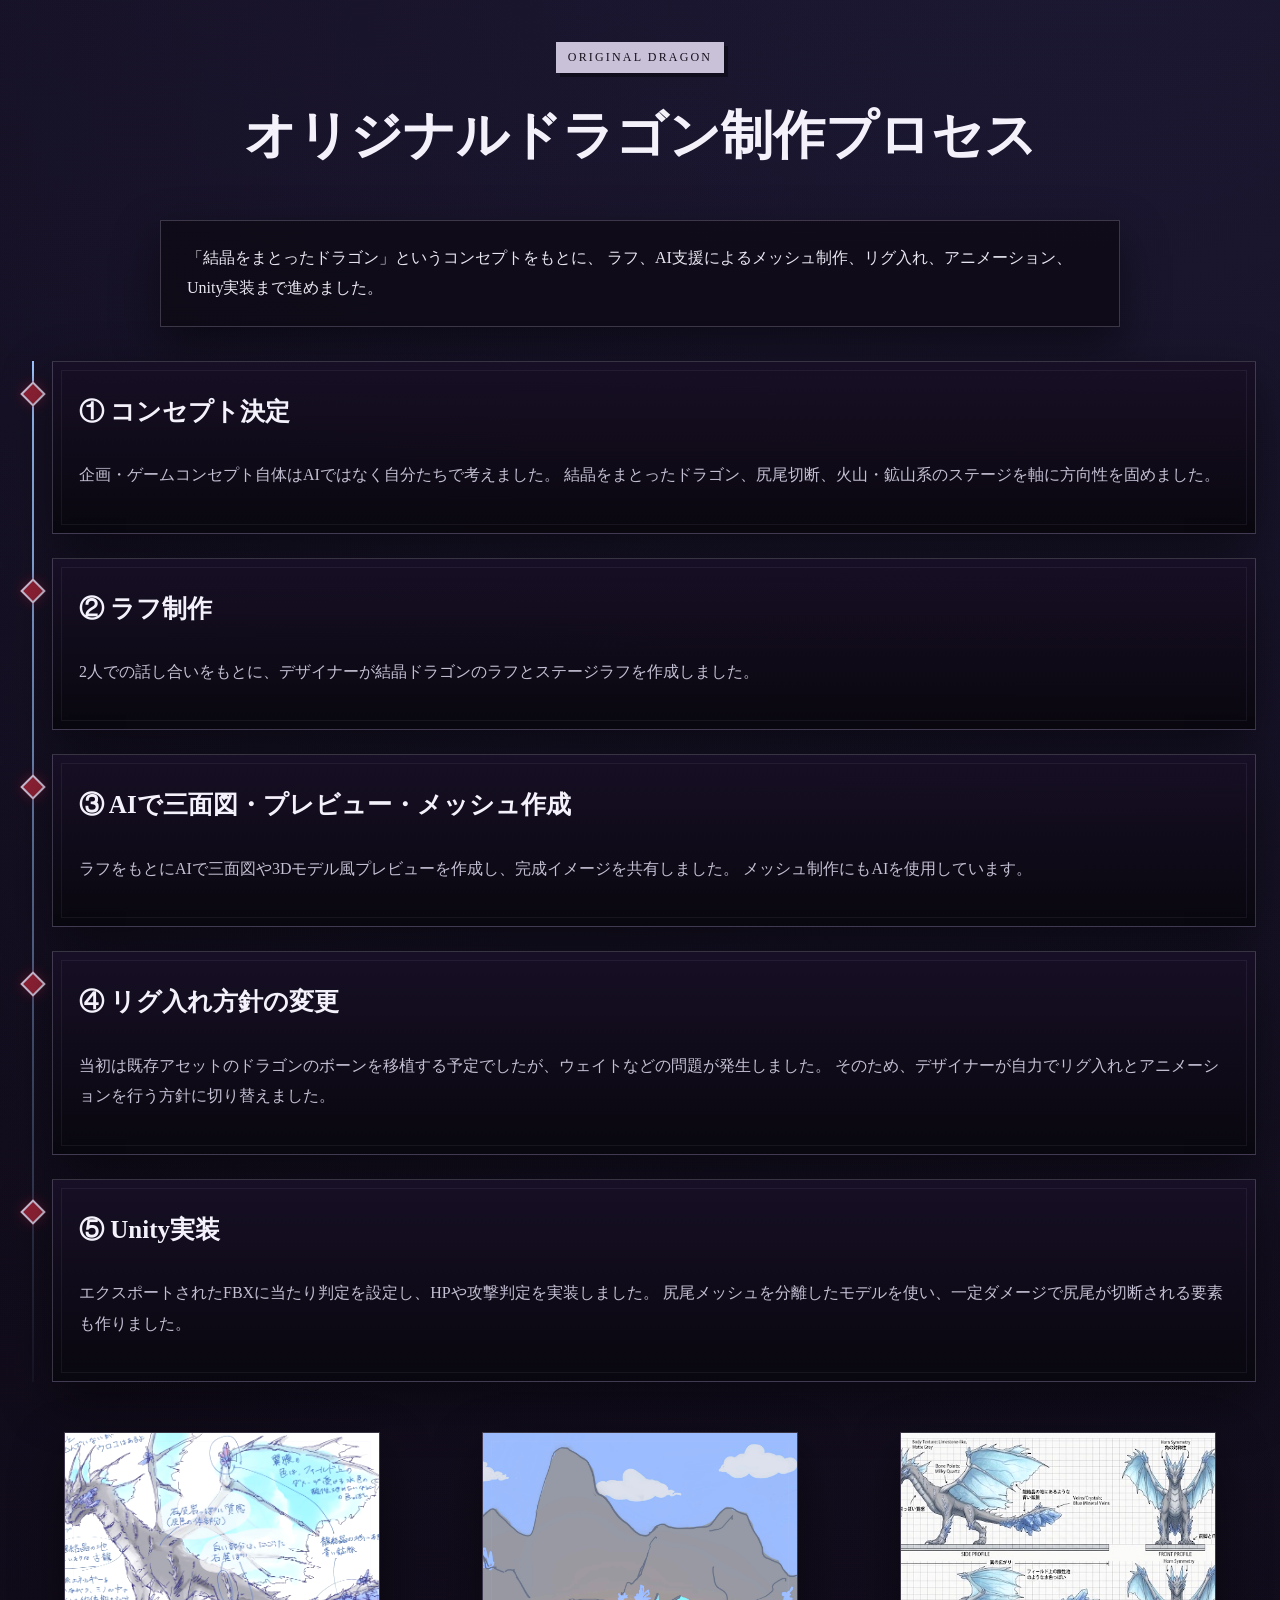
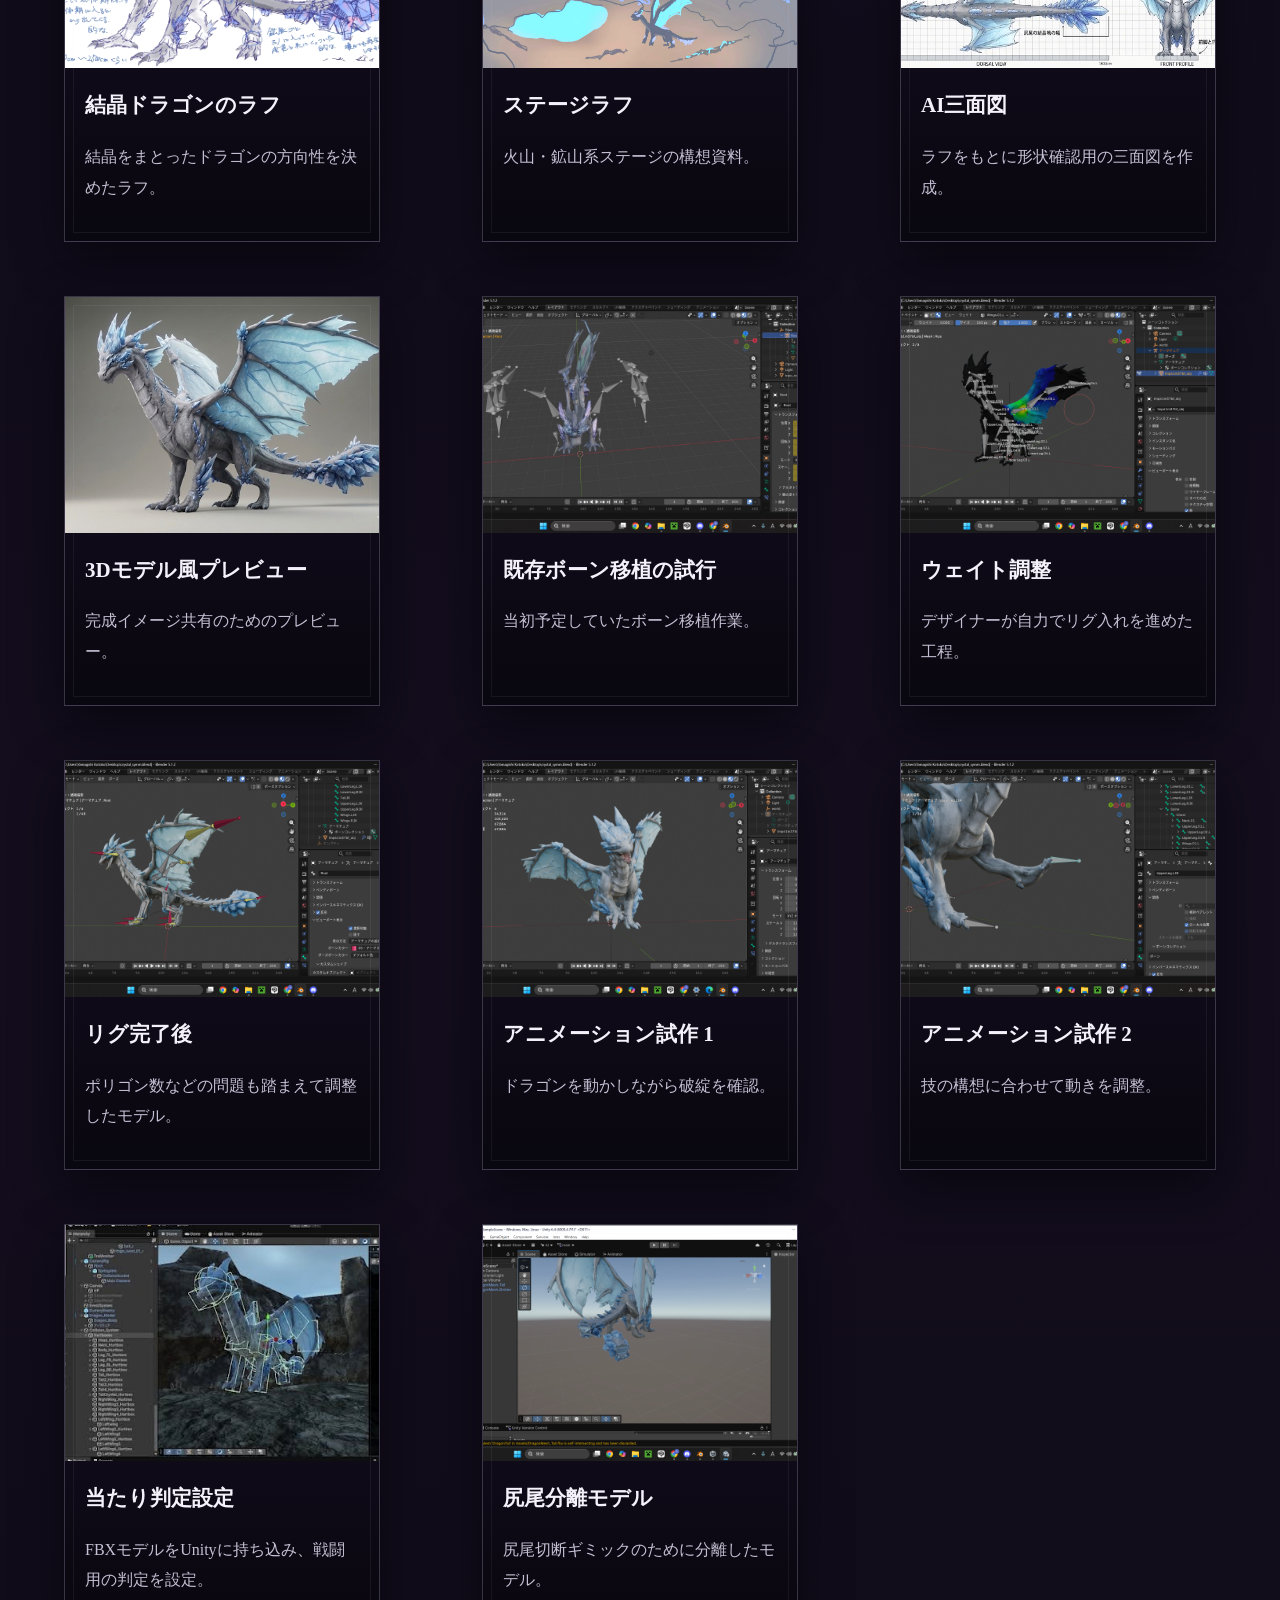
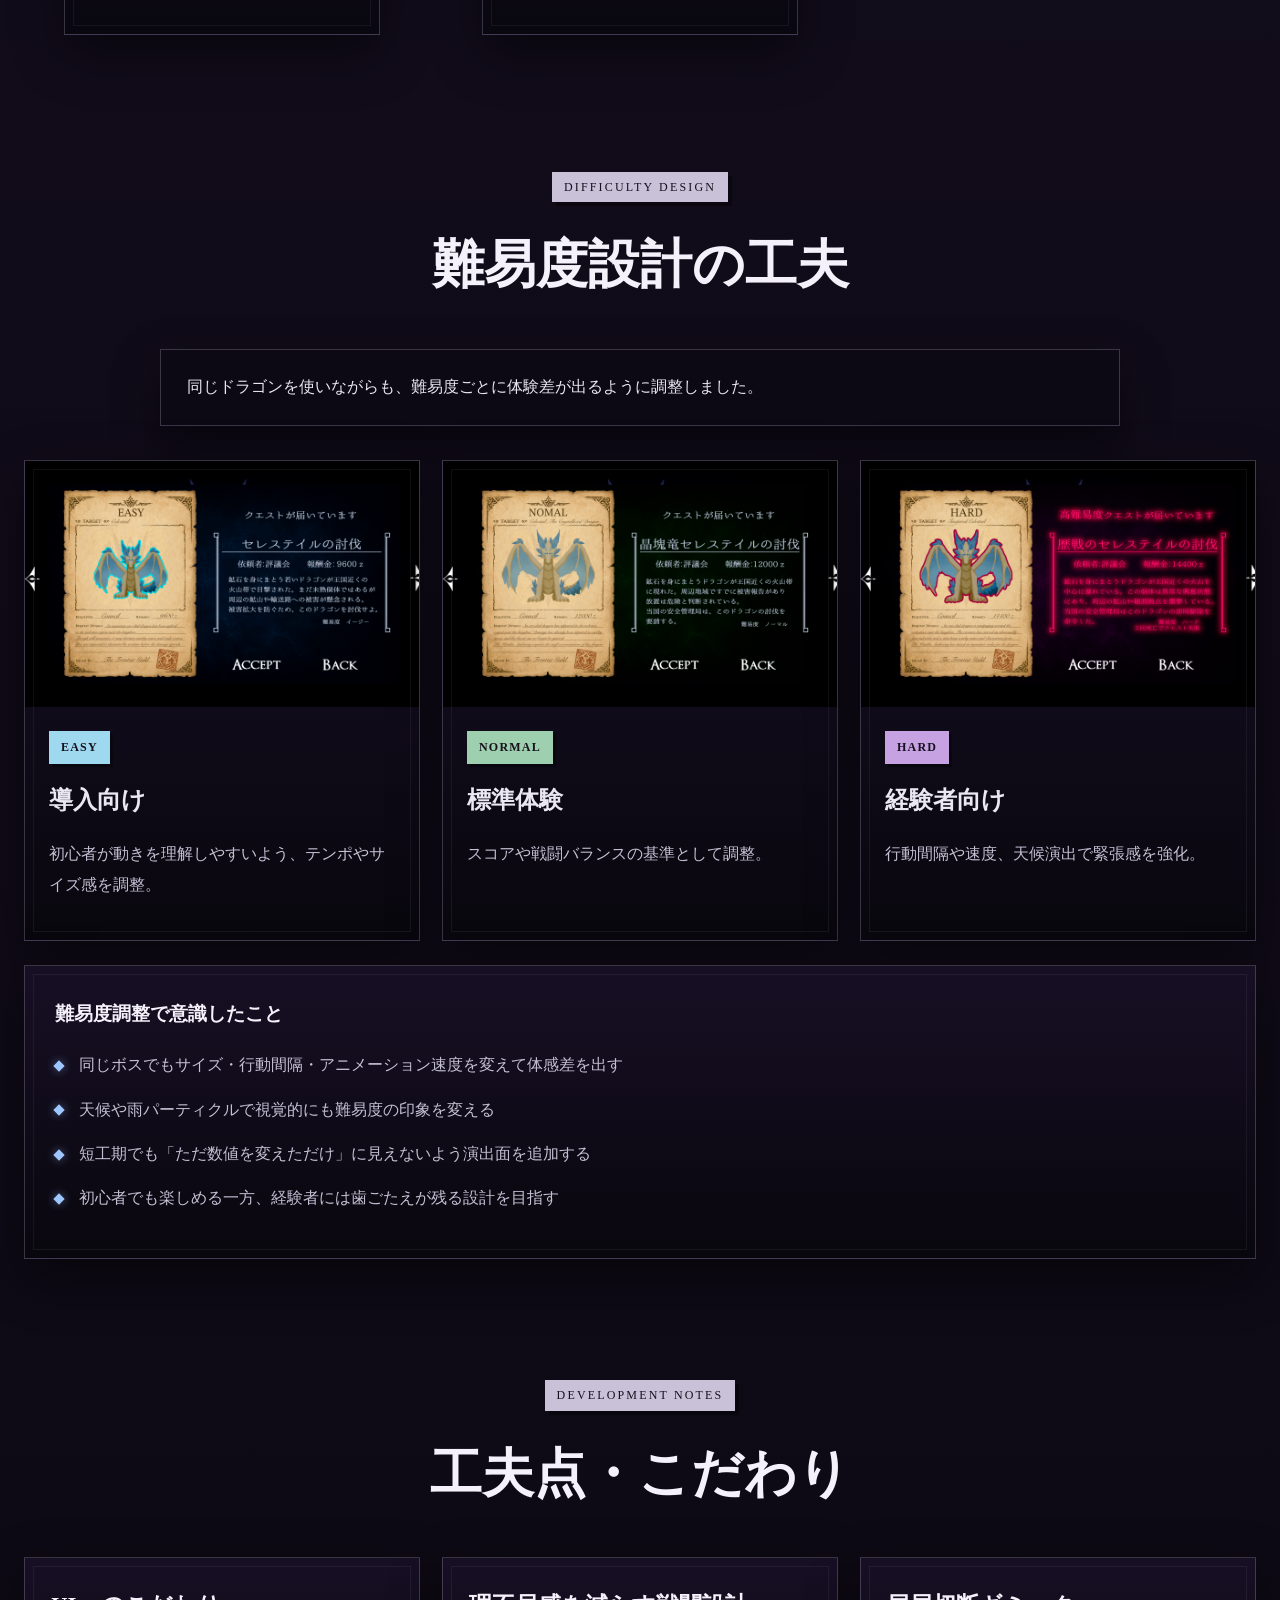
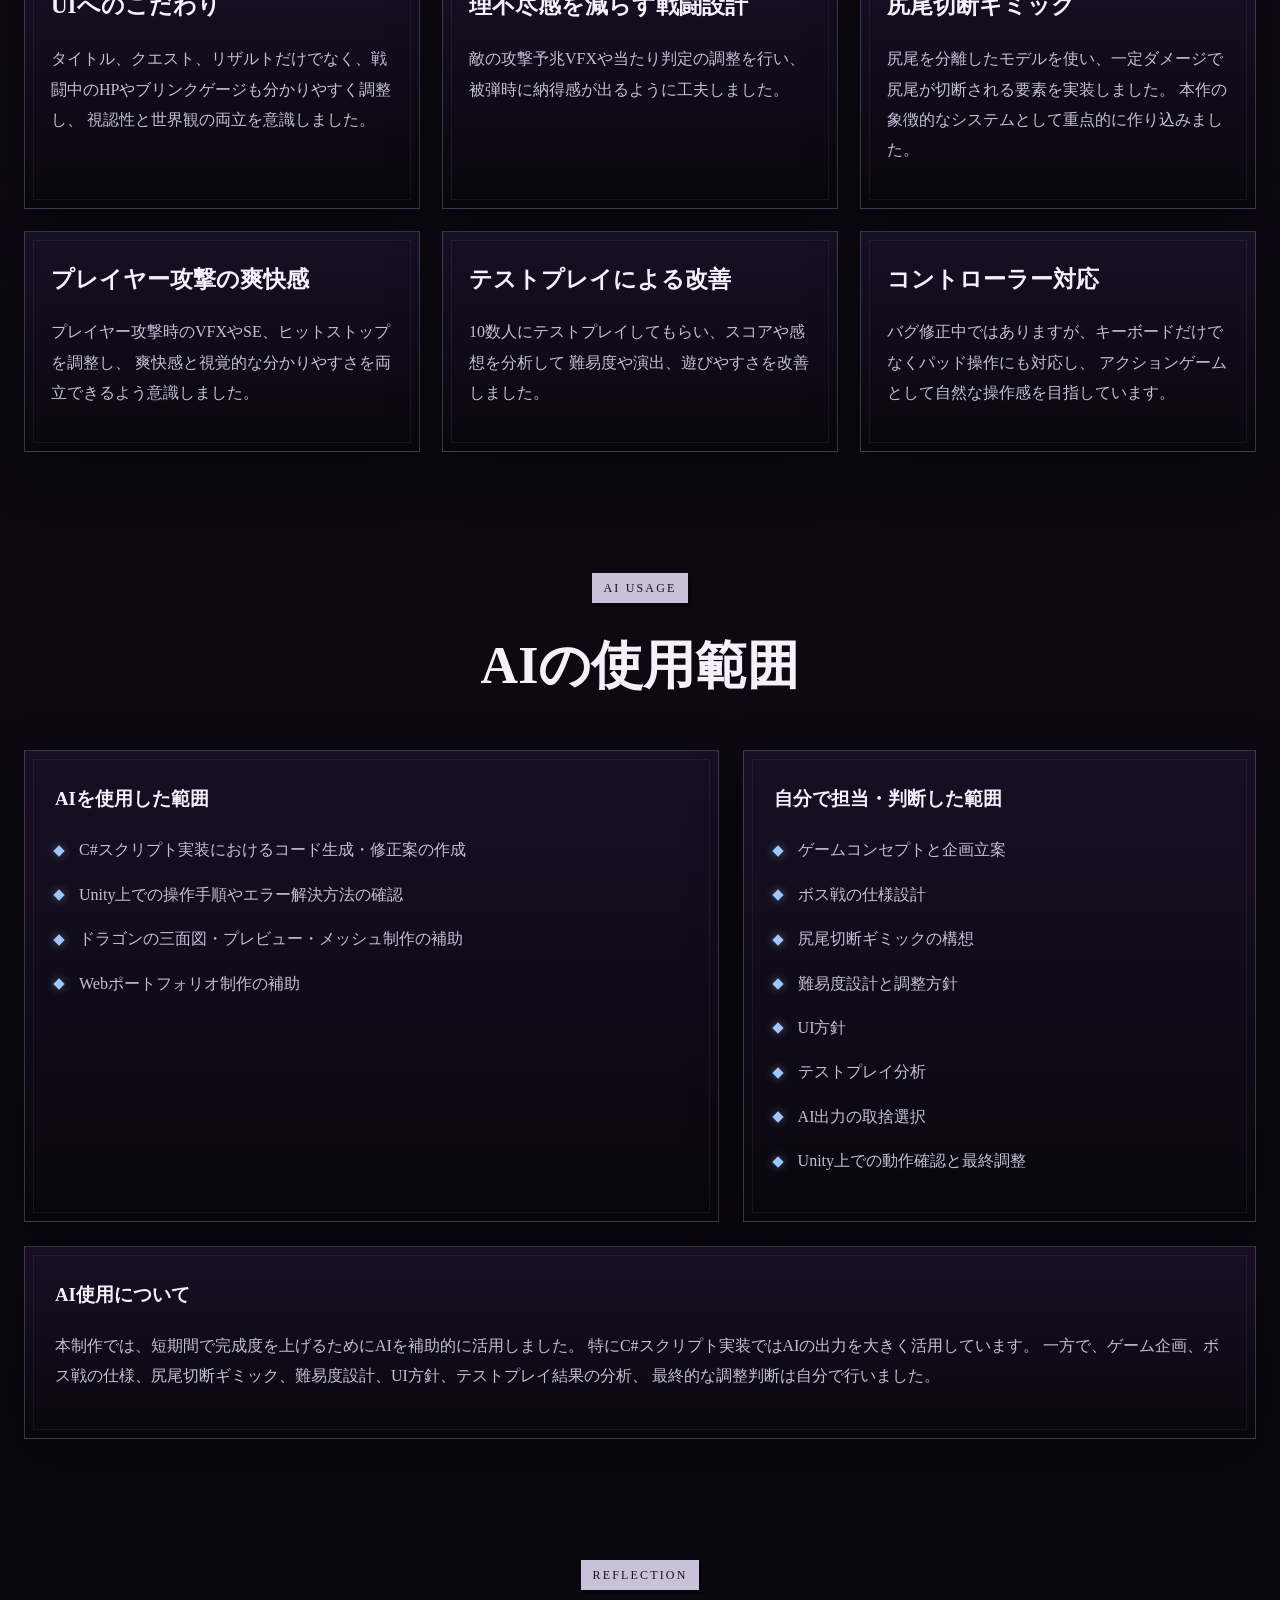
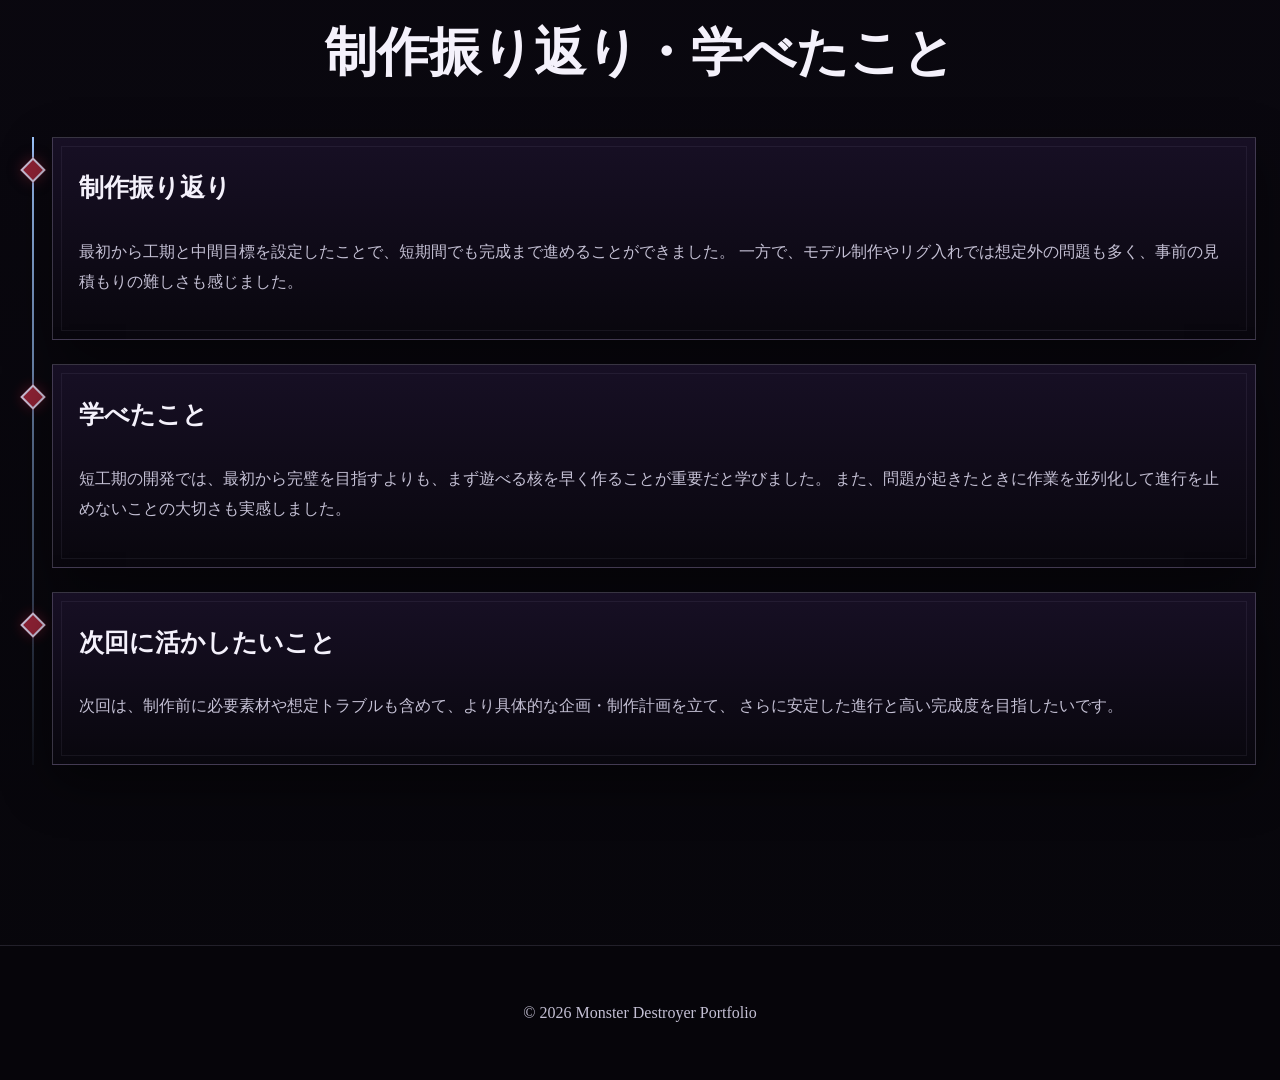
==== commit 25f37584: "webレイアウト、デザイン大幅変更" ====
--- a/process.html
+++ b/process.html
@@ -9,17 +9,17 @@
 </head>
 
 <body>
-    <div class="bg-orb orb-1"></div>
-    <div class="bg-orb orb-2"></div>
-    <div class="bg-grid"></div>
+    <div class="guild-bg"></div>
+    <div class="paper-noise"></div>
 
     <a href="#top" class="back-to-top" aria-label="ページトップへ戻る">↑</a>
 
     <header class="sub-hero" id="top">
         <div class="hero-overlay"></div>
+
         <div class="hero-inner">
             <p class="eyebrow reveal">Production Process</p>
-            <h1 class="reveal delay-1">制作の裏側</h1>
+            <h1 class="sub-title reveal delay-1">制作の裏側</h1>
             <p class="hero-copy reveal delay-2">
                 2週間弱・ほぼ未経験2人制作の中で、どのように企画し、制作を進め、問題に対応したかをまとめています。
             </p>
@@ -48,35 +48,69 @@
                 <h2>制作条件と進め方</h2>
             </div>
 
+            <div class="production-summary reveal">
+                <div class="production-stat">
+                    <span class="production-number">2人</span>
+                    <span class="production-label">制作体制</span>
+                </div>
+
+                <div class="production-stat">
+                    <span class="production-number">約2週間弱</span>
+                    <span class="production-label">制作期間</span>
+                </div>
+
+                <div class="production-stat">
+                    <span class="production-number">7日</span>
+                    <span class="production-label">プロトタイプ実装</span>
+                </div>
+
+                <div class="production-stat">
+                    <span class="production-number">10数人</span>
+                    <span class="production-label">テストプレイ</span>
+                </div>
+            </div>
+
             <div class="feature-grid">
                 <article class="feature-card reveal">
                     <h3>最初に工期を設定</h3>
-                    <p>工期は最初から約2週間弱と決め、その中で完成度をどこまで高められるかに挑戦しました。</p>
+                    <p>
+                        工期は最初から約2週間弱と決め、その中で完成度をどこまで高められるかに挑戦しました。
+                    </p>
                 </article>
 
                 <article class="feature-card reveal delay-1">
                     <h3>7日でプロトタイプ</h3>
-                    <p>1週間でプレイ可能なプロトタイプを実装することを目標にし、戦闘の基本ループまで持っていきました。</p>
+                    <p>
+                        1週間でプレイ可能なプロトタイプを実装することを目標にし、戦闘の基本ループまで持っていきました。
+                    </p>
                 </article>
 
                 <article class="feature-card reveal delay-2">
                     <h3>ほぼ未経験の2人制作</h3>
-                    <p>自分もデザイナーもほぼ未経験の状態から、調査・分担・実装を進めました。</p>
+                    <p>
+                        自分もデザイナーもほぼ未経験の状態から、調査・分担・実装を進めました。
+                    </p>
                 </article>
 
                 <article class="feature-card reveal">
                     <h3>制作主導</h3>
-                    <p>自分が主導し、必要な作業や現実的な進め方を調べ、デザイナーと共有しながら進行しました。</p>
+                    <p>
+                        自分が主導し、必要な作業や現実的な進め方を調べ、デザイナーと共有しながら進行しました。
+                    </p>
                 </article>
 
                 <article class="feature-card reveal delay-1">
                     <h3>並列作業で停滞を回避</h3>
-                    <p>リグ作業で工期がずれそうになった際は、自分はプレイヤーアクションのブラッシュアップを先に進めました。</p>
+                    <p>
+                        リグ作業で工期がずれそうになった際は、自分はプレイヤーアクションのブラッシュアップを先に進めました。
+                    </p>
                 </article>
 
                 <article class="feature-card reveal delay-2">
                     <h3>テストプレイで改善</h3>
-                    <p>10数人にテストプレイしてもらい、スコアや感想をもとに難易度や演出を調整しました。</p>
+                    <p>
+                        10数人にテストプレイしてもらい、スコアや感想をもとに難易度や演出を調整しました。
+                    </p>
                 </article>
             </div>
         </section>
@@ -88,7 +122,7 @@
             </div>
 
             <p class="section-lead reveal">
-                「結晶を部位破壊するドラゴン」というコンセプトをもとに、
+                「結晶をまとったドラゴン」というコンセプトをもとに、
                 ラフ、AI支援によるメッシュ制作、リグ入れ、アニメーション、Unity実装まで進めました。
             </p>
 
@@ -99,7 +133,7 @@
                         <h3>① コンセプト決定</h3>
                         <p>
                             企画・ゲームコンセプト自体はAIではなく自分たちで考えました。
-                            結晶をまとったドラゴン、尻尾の部位破壊、火山・鉱山系のステージを軸に方向性を固めました。
+                            結晶をまとったドラゴン、尻尾切断、火山・鉱山系のステージを軸に方向性を固めました。
                         </p>
                     </div>
                 </article>
@@ -108,7 +142,9 @@
                     <span class="timeline-dot"></span>
                     <div class="timeline-card">
                         <h3>② ラフ制作</h3>
-                        <p>2人での話し合いをもとに、デザイナーが結晶ドラゴンのラフとステージラフを作成しました。</p>
+                        <p>
+                            2人での話し合いをもとに、デザイナーが結晶ドラゴンのラフとステージラフを作成しました。
+                        </p>
                     </div>
                 </article>
 
@@ -251,6 +287,63 @@
                     <li>短工期でも「ただ数値を変えただけ」に見えないよう演出面を追加する</li>
                     <li>初心者でも楽しめる一方、経験者には歯ごたえが残る設計を目指す</li>
                 </ul>
+            </div>
+        </section>
+
+        <section id="effort" class="section">
+            <div class="section-heading reveal">
+                <p class="section-kicker">Development Notes</p>
+                <h2>工夫点・こだわり</h2>
+            </div>
+
+            <div class="feature-grid">
+                <article class="feature-card reveal">
+                    <h3>UIへのこだわり</h3>
+                    <p>
+                        タイトル、クエスト、リザルトだけでなく、戦闘中のHPやブリンクゲージも分かりやすく調整し、
+                        視認性と世界観の両立を意識しました。
+                    </p>
+                </article>
+
+                <article class="feature-card reveal delay-1">
+                    <h3>理不尽感を減らす戦闘設計</h3>
+                    <p>
+                        敵の攻撃予兆VFXや当たり判定の調整を行い、
+                        被弾時に納得感が出るように工夫しました。
+                    </p>
+                </article>
+
+                <article class="feature-card reveal delay-2">
+                    <h3>尻尾切断ギミック</h3>
+                    <p>
+                        尻尾を分離したモデルを使い、一定ダメージで尻尾が切断される要素を実装しました。
+                        本作の象徴的なシステムとして重点的に作り込みました。
+                    </p>
+                </article>
+
+                <article class="feature-card reveal">
+                    <h3>プレイヤー攻撃の爽快感</h3>
+                    <p>
+                        プレイヤー攻撃時のVFXやSE、ヒットストップを調整し、
+                        爽快感と視覚的な分かりやすさを両立できるよう意識しました。
+                    </p>
+                </article>
+
+                <article class="feature-card reveal delay-1">
+                    <h3>テストプレイによる改善</h3>
+                    <p>
+                        10数人にテストプレイしてもらい、スコアや感想を分析して
+                        難易度や演出、遊びやすさを改善しました。
+                    </p>
+                </article>
+
+                <article class="feature-card reveal delay-2">
+                    <h3>コントローラー対応</h3>
+                    <p>
+                        バグ修正中ではありますが、キーボードだけでなくパッド操作にも対応し、
+                        アクションゲームとして自然な操作感を目指しています。
+                    </p>
+                </article>
             </div>
         </section>
 
--- a/style.css
+++ b/style.css
@@ -1,15 +1,19 @@
 :root {
-    --bg: #05060b;
-    --panel: rgba(18, 14, 28, 0.82);
-    --line: rgba(208, 190, 255, 0.16);
-    --text: #f1eef7;
-    --text-soft: #cfc8dc;
-    --muted: #9f95b3;
-    --purple: #7d5fe0;
-    --purple-2: #4a2a86;
-    --shadow: 0 18px 50px rgba(0, 0, 0, 0.38);
-    --radius: 22px;
-    --transition: 0.35s ease;
+    --ink: #e9e7f1;
+    --ink-soft: #c4c0d4;
+    --ink-muted: #8f8aa4;
+    --panel: rgba(18, 13, 28, 0.88);
+    --panel-strong: rgba(10, 8, 17, 0.94);
+    --paper: #c9c1d8;
+    --paper-light: #f0edf8;
+    --red: #8f2235;
+    --blue: #7f9dff;
+    --crystal: #9ec7ff;
+    --purple: #21162f;
+    --purple-deep: #100b18;
+    --line: rgba(205, 198, 230, 0.22);
+    --line-strong: rgba(205, 198, 230, 0.36);
+    --shadow: 0 18px 48px rgba(0, 0, 0, 0.48);
 }
 
 * {
@@ -22,10 +26,10 @@
 
 body {
     margin: 0;
-    color: var(--text);
-    background: radial-gradient(circle at 20% 10%, rgba(95, 49, 168, 0.18), transparent 30%), radial-gradient(circle at 80% 20%, rgba(40, 86, 190, 0.12), transparent 24%), linear-gradient(180deg, #04050a 0%, #090511 35%, #05060b 100%);
-    font-family: "Yu Gothic", "Hiragino Kaku Gothic ProN", "Meiryo", sans-serif;
-    line-height: 1.8;
+    color: var(--ink);
+    background: radial-gradient(circle at 50% 0%, rgba(60, 42, 102, 0.32), transparent 36%), radial-gradient(circle at 85% 16%, rgba(82, 100, 180, 0.13), transparent 24%), linear-gradient(180deg, #09070f 0%, #130d1d 45%, #07060b 100%);
+    font-family: "Yu Mincho", "Hiragino Mincho ProN", "Yu Gothic", serif;
+    line-height: 1.9;
     overflow-x: hidden;
 }
 
@@ -39,48 +43,22 @@
     text-decoration: none;
 }
 
-.bg-grid {
+.guild-bg {
     position: fixed;
     inset: 0;
-    background-image: linear-gradient(rgba(255,255,255,0.02) 1px, transparent 1px), linear-gradient(90deg, rgba(255,255,255,0.02) 1px, transparent 1px);
-    background-size: 38px 38px;
+    z-index: -3;
+    background: linear-gradient(90deg, rgba(255,255,255,0.025) 1px, transparent 1px), linear-gradient(180deg, rgba(255,255,255,0.018) 1px, transparent 1px), radial-gradient(circle at 22% 18%, rgba(76, 46, 116, 0.28), transparent 28%), radial-gradient(circle at 80% 10%, rgba(70, 92, 180, 0.16), transparent 24%), linear-gradient(180deg, #09070f, #06050a);
+    background-size: 64px 64px, 64px 64px, auto, auto, auto;
+}
+
+.paper-noise {
+    position: fixed;
+    inset: 0;
+    z-index: -2;
     pointer-events: none;
-    z-index: -3;
-}
-
-.bg-orb {
-    position: fixed;
-    width: 38vw;
-    height: 38vw;
-    border-radius: 50%;
-    filter: blur(80px);
-    opacity: 0.18;
-    pointer-events: none;
-    z-index: -2;
-    animation: floatOrb 12s ease-in-out infinite;
-}
-
-.orb-1 {
-    background: #6f40d6;
-    top: -8vw;
-    left: -5vw;
-}
-
-.orb-2 {
-    background: #1640b8;
-    bottom: -10vw;
-    right: -6vw;
-    animation-delay: -6s;
-}
-
-@keyframes floatOrb {
-    0%, 100% {
-        transform: translateY(0) translateX(0) scale(1);
-    }
-
-    50% {
-        transform: translateY(18px) translateX(16px) scale(1.05);
-    }
+    opacity: 0.06;
+    background-image: repeating-linear-gradient( 45deg, rgba(255,255,255,0.2) 0px, rgba(255,255,255,0.2) 1px, transparent 1px, transparent 7px );
+    mix-blend-mode: screen;
 }
 
 .hero,
@@ -89,63 +67,113 @@
     min-height: 100vh;
     display: flex;
     align-items: center;
-    padding: 88px 7% 110px;
-    background: linear-gradient(90deg, rgba(3, 3, 6, 0.92), rgba(14, 10, 22, 0.7), rgba(3, 3, 6, 0.92)), url("images/title.png") center / cover no-repeat;
+    padding: 92px 7% 120px;
+    background: linear-gradient(90deg, rgba(6, 5, 10, 0.78), rgba(22, 12, 34, 0.48), rgba(6, 5, 10, 0.82)), url("images/title.png") center / cover no-repeat;
     overflow: hidden;
 }
 
 .sub-hero {
-    min-height: 68vh;
-}
+    min-height: 64vh;
+}
+
+    .hero::before,
+    .sub-hero::before {
+        content: "";
+        position: absolute;
+        inset: 5%;
+        border: 1px solid rgba(205, 198, 230, 0.2);
+        pointer-events: none;
+    }
 
 .hero-overlay {
     position: absolute;
     inset: 0;
-    background: radial-gradient(circle at 30% 40%, rgba(124, 91, 215, 0.22), transparent 26%), linear-gradient(180deg, transparent 68%, rgba(5,6,11,1) 100%);
-    pointer-events: none;
+    background: radial-gradient(circle at 50% 38%, rgba(110, 84, 170, 0.17), transparent 26%), radial-gradient(circle at 50% 34%, rgba(130, 160, 255, 0.08), transparent 18%), linear-gradient(180deg, rgba(7,6,11,0.08) 0%, rgba(7,6,11,0.9) 100%);
 }
 
 .hero-inner {
     position: relative;
     z-index: 2;
-    max-width: 950px;
+    max-width: 980px;
+}
+
+.hero-centered {
+    text-align: center;
+    margin: 0 auto;
 }
 
 .eyebrow,
 .section-kicker {
-    margin: 0 0 10px;
-    font-size: 13px;
-    letter-spacing: 0.22em;
+    display: inline-block;
+    margin: 0 0 14px;
+    padding: 4px 12px;
+    color: #16111d;
+    background: var(--paper);
+    font-size: 12px;
+    letter-spacing: 0.18em;
     text-transform: uppercase;
-    color: #c7b7ff;
-}
-
-h1,
-h2,
-h3 {
     font-family: Georgia, "Times New Roman", serif;
-    letter-spacing: 0.02em;
-}
-
-h1 {
+    box-shadow: 4px 4px 0 rgba(0,0,0,0.36);
+}
+
+.logo-wrap {
+    width: min(720px, 88vw);
+    margin: 6px auto 20px;
+    padding: 16px 24px;
+    background: rgba(7, 6, 11, 0.38);
+    border: 1px solid rgba(205, 198, 230, 0.16);
+    box-shadow: 0 24px 70px rgba(0,0,0,0.4);
+}
+
+.main-logo {
+    width: 100%;
+    max-height: 300px;
+    object-fit: contain;
+    filter: drop-shadow(0 8px 18px rgba(0,0,0,0.75)) drop-shadow(0 0 18px rgba(126, 157, 255, 0.16));
+}
+
+.sub-title {
     margin: 0;
-    font-size: clamp(56px, 9vw, 116px);
-    line-height: 0.95;
-    text-shadow: 0 0 24px rgba(125, 95, 224, 0.28);
+    font-size: clamp(52px, 8vw, 108px);
+    line-height: 1;
+    color: #f4f1fb;
+    text-shadow: 0 2px 0 rgba(0,0,0,0.8), 0 0 28px rgba(126, 157, 255, 0.18);
 }
 
 .hero-copy {
-    max-width: 780px;
-    margin: 24px 0 34px;
-    font-size: 18px;
-    color: var(--text-soft);
-}
+    max-width: 760px;
+    margin: 24px auto 24px;
+    padding: 20px 26px;
+    color: var(--ink);
+    background: rgba(10, 8, 16, 0.72);
+    border-left: 4px solid var(--paper);
+    border-right: 4px solid rgba(126, 157, 255, 0.38);
+    box-shadow: var(--shadow);
+    text-align: left;
+}
+
+.hero-tags {
+    display: flex;
+    flex-wrap: wrap;
+    justify-content: center;
+    gap: 10px;
+    margin: 0 auto 28px;
+}
+
+    .hero-tags span {
+        padding: 6px 12px;
+        color: #f4f1fb;
+        background: rgba(205, 198, 230, 0.1);
+        border: 1px solid rgba(205, 198, 230, 0.28);
+        font-size: 13px;
+        letter-spacing: 0.08em;
+    }
 
 .hero-buttons {
     display: flex;
     gap: 14px;
+    justify-content: center;
     flex-wrap: wrap;
-    margin-bottom: 34px;
 }
 
 .btn {
@@ -154,76 +182,51 @@
     justify-content: center;
     min-height: 52px;
     padding: 12px 24px;
-    border-radius: 999px;
-    border: 1px solid rgba(255,255,255,0.18);
+    border: 1px solid rgba(205, 198, 230, 0.42);
     font-weight: 700;
-    transition: transform var(--transition), filter var(--transition), border-color var(--transition), background var(--transition);
-    box-shadow: 0 6px 18px rgba(0,0,0,0.15);
-}
-
-    .btn:hover {
-        transform: translateY(-2px);
-        filter: brightness(1.06);
-    }
+    letter-spacing: 0.08em;
+    transition: 0.25s ease;
+}
 
 .btn-primary {
-    background: linear-gradient(135deg, var(--purple), var(--purple-2));
-    color: #fff;
+    background: var(--red);
+    color: #fff2f5;
+    box-shadow: 5px 5px 0 rgba(0,0,0,0.45);
 }
 
 .btn-secondary {
-    background: rgba(255,255,255,0.06);
-    color: #f3effa;
-    backdrop-filter: blur(10px);
-}
-
-.btn-ghost {
-    background: rgba(255,255,255,0.03);
+    background: rgba(205, 198, 230, 0.1);
+    color: var(--ink);
+    box-shadow: 5px 5px 0 rgba(0,0,0,0.35);
+}
+
+.btn:hover {
+    transform: translate(-2px, -2px);
+    box-shadow: 8px 8px 0 rgba(0,0,0,0.5);
 }
 
 .btn.disabled {
-    opacity: 0.5;
+    opacity: 0.55;
     pointer-events: none;
 }
 
-.hero-stats {
-    display: grid;
-    grid-template-columns: repeat(4, 1fr);
-    gap: 16px;
-    max-width: 920px;
-}
-
-.stat-card {
-    padding: 18px 16px;
-    border: 1px solid rgba(255,255,255,0.1);
-    border-radius: 18px;
-    background: rgba(12, 10, 21, 0.62);
-    backdrop-filter: blur(10px);
-    box-shadow: var(--shadow);
-}
-
-.stat-number {
-    display: block;
-    color: #fff;
-    font-size: 21px;
+.text-link {
+    color: var(--crystal);
     font-weight: 700;
-}
-
-.stat-label {
-    display: block;
-    color: var(--muted);
-    font-size: 13px;
-    margin-top: 6px;
+    border-bottom: 1px solid rgba(158, 199, 255, 0.45);
+}
+
+.card-action {
+    margin-top: 20px;
 }
 
 .scroll-indicator {
     position: absolute;
-    bottom: 30px;
     left: 50%;
+    bottom: 28px;
     transform: translateX(-50%);
-    z-index: 2;
+    color: rgba(233,231,241,0.65);
     text-align: center;
-    color: var(--muted);
     font-size: 12px;
     letter-spacing: 0.14em;
     text-transform: uppercase;
@@ -231,54 +234,53 @@
 
     .scroll-indicator span {
         display: block;
-        width: 2px;
-        height: 40px;
-        margin: 0 auto 10px;
-        background: linear-gradient(180deg, rgba(255,255,255,0.7), transparent);
+        width: 1px;
+        height: 42px;
+        margin: 0 auto 8px;
+        background: linear-gradient(180deg, var(--paper-light), transparent);
         animation: scrollLine 1.5s infinite;
     }
 
 @keyframes scrollLine {
-    0% {
-        opacity: 0.15;
+    0%, 100% {
         transform: translateY(0);
+        opacity: 0.35;
     }
 
     50% {
+        transform: translateY(8px);
         opacity: 1;
-        transform: translateY(8px);
-    }
-
-    100% {
-        opacity: 0.15;
-        transform: translateY(0);
     }
 }
 
 .site-nav {
     position: sticky;
     top: 0;
-    z-index: 40;
+    z-index: 50;
     display: flex;
     justify-content: center;
-    gap: 24px;
-    padding: 14px 20px;
-    background: rgba(5, 6, 11, 0.78);
-    border-top: 1px solid rgba(255,255,255,0.06);
-    border-bottom: 1px solid rgba(255,255,255,0.08);
-    backdrop-filter: blur(16px);
+    gap: 6px;
+    padding: 10px 16px;
+    background: rgba(8, 6, 13, 0.9);
+    border-top: 1px solid rgba(205,198,230,0.18);
+    border-bottom: 1px solid rgba(205,198,230,0.18);
+    backdrop-filter: blur(12px);
 }
 
     .site-nav a {
-        color: #cfc8dc;
-        font-size: 14px;
-        transition: color var(--transition);
+        padding: 8px 12px;
+        color: var(--ink-soft);
+        font-size: 13px;
         white-space: nowrap;
+        border: 1px solid transparent;
+        transition: 0.2s ease;
     }
 
         .site-nav a:hover,
         .site-nav a.active {
             color: #fff;
+            border-color: rgba(205,198,230,0.42);
+            background: rgba(205,198,230,0.08);
         }
 
 main {
@@ -288,7 +290,8 @@
 }
 
 .section {
-    margin-bottom: 112px;
+    position: relative;
+    margin-bottom: 120px;
 }
 
 .first-section {
@@ -296,20 +299,24 @@
 }
 
 .section-heading {
-    margin-bottom: 28px;
+    margin-bottom: 34px;
     text-align: center;
 }
 
     .section-heading h2 {
         margin: 0;
-        font-size: clamp(32px, 5vw, 56px);
+        font-size: clamp(30px, 5vw, 52px);
+        color: #f4f1fb;
     }
 
 .section-lead {
     max-width: 960px;
     margin: 0 auto 34px;
-    text-align: center;
-    color: var(--text-soft);
+    padding: 22px 26px;
+    color: var(--ink);
+    background: rgba(13, 10, 20, 0.78);
+    border: 1px solid rgba(205,198,230,0.24);
+    box-shadow: var(--shadow);
 }
 
 .overview-grid {
@@ -325,25 +332,50 @@
 .download-panel,
 .difficulty-card,
 .gallery-card,
-.video-shell {
-    background: linear-gradient(180deg, rgba(29, 20, 45, 0.9), rgba(13, 10, 22, 0.92));
-    border: 1px solid var(--line);
-    border-radius: var(--radius);
+.video-shell,
+.production-summary,
+.process-link-panel {
+    position: relative;
+    background: linear-gradient(180deg, rgba(24, 16, 38, 0.96), rgba(9, 7, 14, 0.96));
+    border: 1px solid rgba(205,198,230,0.24);
     box-shadow: var(--shadow);
 }
 
+    .glass-card::after,
+    .feature-card::after,
+    .timeline-card::after,
+    .future-card::after,
+    .difficulty-card::after,
+    .gallery-card::after,
+    .production-summary::after,
+    .process-link-panel::after {
+        content: "";
+        position: absolute;
+        inset: 8px;
+        border: 1px solid rgba(205,198,230,0.07);
+        pointer-events: none;
+    }
+
 .glass-card {
-    padding: 28px;
-}
-
-    .glass-card h3 {
+    padding: 30px;
+}
+
+    .glass-card h3,
+    .feature-card h3,
+    .timeline-card h3,
+    .future-card h3 {
         margin-top: 0;
-        margin-bottom: 12px;
-        font-size: 28px;
-    }
-
-    .glass-card p {
-        color: var(--text-soft);
+        color: #f4f1fb;
+    }
+
+    .glass-card p,
+    .feature-card p,
+    .timeline-card p,
+    .future-card p,
+    .difficulty-body p,
+    .gallery-card p,
+    .process-link-panel p {
+        color: var(--ink-soft);
     }
 
 .info-list,
@@ -354,11 +386,10 @@
 }
 
     .info-list li {
-        display: flex;
-        flex-direction: column;
+        display: grid;
         gap: 4px;
         padding: 14px 0;
-        border-bottom: 1px solid rgba(255,255,255,0.08);
+        border-bottom: 1px dashed rgba(205,198,230,0.18);
     }
 
         .info-list li:last-child {
@@ -366,161 +397,187 @@
         }
 
     .info-list span {
-        color: #bcaeff;
+        color: var(--paper-light);
         font-size: 13px;
-        letter-spacing: 0.08em;
     }
 
     .info-list strong {
         color: #fff;
-        font-size: 16px;
-    }
-
-    .bullet-list li {
-        position: relative;
-        padding-left: 24px;
-        margin-bottom: 14px;
-        color: var(--text-soft);
-    }
-
-        .bullet-list li::before {
-            content: "";
-            position: absolute;
-            left: 0;
-            top: 0.72em;
-            width: 8px;
-            height: 8px;
-            border-radius: 50%;
-            background: linear-gradient(135deg, #c7b7ff, #7d5fe0);
-            box-shadow: 0 0 10px rgba(199, 183, 255, 0.55);
-        }
-
-.two-columns {
-    columns: 2;
-    column-gap: 40px;
-}
+    }
 
 .detail-card {
     margin-top: 24px;
 }
 
-.difficulty-grid,
-.feature-grid,
-.future-grid,
+.bullet-list li {
+    position: relative;
+    padding-left: 24px;
+    margin-bottom: 14px;
+    color: var(--ink-soft);
+}
+
+    .bullet-list li::before {
+        content: "";
+        position: absolute;
+        left: 0;
+        top: 0.72em;
+        width: 8px;
+        height: 8px;
+        background: var(--crystal);
+        transform: rotate(45deg);
+        box-shadow: 0 0 10px rgba(158,199,255,0.48);
+    }
+
+.production-summary {
+    display: grid;
+    grid-template-columns: repeat(4, 1fr);
+    margin-bottom: 26px;
+}
+
+.production-stat {
+    padding: 22px 18px;
+    border-right: 1px dashed rgba(205,198,230,0.18);
+    text-align: center;
+}
+
+    .production-stat:last-child {
+        border-right: none;
+    }
+
+.production-number {
+    display: block;
+    color: #fff;
+    font-size: 24px;
+    font-weight: 700;
+}
+
+.production-label {
+    display: block;
+    color: var(--ink-soft);
+    font-size: 13px;
+    margin-top: 4px;
+}
+
+.difficulty-grid {
+    display: grid;
+    grid-template-columns: repeat(3, 1fr);
+    gap: 22px;
+}
+
+.difficulty-card {
+    overflow: hidden;
+    transition: 0.25s ease;
+}
+
+    .difficulty-card:hover,
+    .gallery-card:hover,
+    .feature-card:hover,
+    .future-card:hover {
+        transform: translateY(-6px) rotate(-0.3deg);
+        border-color: rgba(205,198,230,0.44);
+    }
+
+.difficulty-image img {
+    aspect-ratio: 16 / 10;
+    object-fit: cover;
+    filter: saturate(1.04) contrast(1.04) brightness(1.03);
+}
+
+.difficulty-body {
+    padding: 24px;
+}
+
+.badge {
+    display: inline-block;
+    padding: 5px 12px;
+    margin-bottom: 14px;
+    color: #16111d;
+    background: var(--paper);
+    font-size: 12px;
+    font-weight: 700;
+    letter-spacing: 0.1em;
+    text-transform: uppercase;
+    box-shadow: 3px 3px 0 rgba(0,0,0,0.35);
+}
+
+    .badge.easy {
+        background: #9ed9f0;
+    }
+
+    .badge.normal {
+        background: #9ecfaf;
+    }
+
+    .badge.hard {
+        background: #c7a2e3;
+    }
+
+.difficulty-body h3 {
+    margin: 0 0 10px;
+    font-size: 24px;
+}
+
 .gallery-grid {
     display: grid;
     grid-template-columns: repeat(3, 1fr);
     gap: 22px;
 }
 
-    .feature-grid.compact {
-        grid-template-columns: repeat(3, 1fr);
-    }
-
-.difficulty-card,
-.gallery-card,
-.feature-card,
-.future-card {
+.gallery-card {
     overflow: hidden;
-    transition: transform var(--transition), box-shadow var(--transition), border-color var(--transition);
-}
-
-    .difficulty-card:hover,
-    .gallery-card:hover,
-    .feature-card:hover,
-    .future-card:hover {
-        transform: translateY(-6px);
-        box-shadow: 0 26px 56px rgba(0,0,0,0.42);
-        border-color: rgba(225, 210, 255, 0.28);
-    }
-
-.difficulty-image img {
-    aspect-ratio: 16 / 10;
-    object-fit: cover;
-}
-
-.difficulty-body {
-    padding: 22px;
-}
-
-.badge {
-    display: inline-block;
-    padding: 6px 12px;
-    margin-bottom: 14px;
-    border-radius: 999px;
-    font-size: 12px;
-    font-weight: 700;
-    letter-spacing: 0.1em;
-    text-transform: uppercase;
-}
-
-    .badge.easy {
-        background: rgba(56, 189, 248, 0.14);
-        color: #89d8ff;
-    }
-
-    .badge.normal {
-        background: rgba(34, 197, 94, 0.14);
-        color: #7be3a4;
-    }
-
-    .badge.hard {
-        background: rgba(167, 74, 200, 0.16);
-        color: #eba8ff;
-    }
-
-.difficulty-body h3,
-.feature-card h3,
-.future-card h3 {
-    margin: 0 0 10px;
-    font-size: 24px;
-}
-
-.difficulty-body p,
-.feature-card p,
-.future-card p {
-    margin: 0;
-    color: var(--text-soft);
-}
-
-.feature-card,
-.future-card {
-    padding: 24px;
-}
-
-.gallery-card {
     cursor: pointer;
+    transition: 0.25s ease;
 }
 
     .gallery-card img {
         aspect-ratio: 16 / 9;
         object-fit: cover;
+        filter: saturate(1.02) contrast(1.04) brightness(1.03);
+        transition: 0.35s ease;
+    }
+
+    .gallery-card:hover img {
+        transform: scale(1.035);
+        filter: saturate(1.12) contrast(1.08) brightness(1.06);
+    }
+
+    .gallery-card figcaption {
+        padding: 18px 20px 22px;
+    }
+
+    .gallery-card h3 {
+        margin: 0 0 8px;
+        font-size: 21px;
+        color: #f4f1fb;
     }
 
 .process-gallery .gallery-card img {
     aspect-ratio: 4 / 3;
 }
 
-.gallery-card figcaption {
-    padding: 18px 20px 22px;
-}
-
-.gallery-card h3 {
-    margin: 0 0 8px;
-    font-size: 22px;
-}
-
-.gallery-card p {
-    margin: 0;
-    color: var(--text-soft);
-    font-size: 15px;
-}
+.feature-grid {
+    display: grid;
+    grid-template-columns: repeat(3, 1fr);
+    gap: 22px;
+}
+
+.feature-card,
+.future-card {
+    padding: 26px;
+    transition: 0.25s ease;
+}
+
+    .feature-card h3,
+    .future-card h3 {
+        font-size: 23px;
+        margin-bottom: 10px;
+    }
 
 .timeline {
     position: relative;
     display: grid;
     gap: 24px;
-    padding-left: 26px;
+    padding-left: 28px;
 }
 
     .timeline::before {
@@ -530,7 +587,7 @@
         bottom: 0;
         left: 8px;
         width: 2px;
-        background: linear-gradient(180deg, rgba(130, 101, 214, 0.85), rgba(130, 101, 214, 0.08));
+        background: linear-gradient(180deg, var(--crystal), rgba(158,199,255,0.05));
     }
 
 .timeline-item {
@@ -539,28 +596,22 @@
 
 .timeline-dot {
     position: absolute;
-    left: -26px;
+    left: -28px;
     top: 24px;
     width: 18px;
     height: 18px;
-    border-radius: 50%;
-    background: radial-gradient(circle at 35% 35%, #fff, #8f6cf7 60%, #4c2d8a);
-    box-shadow: 0 0 16px rgba(143, 108, 247, 0.55);
+    background: var(--red);
+    border: 2px solid var(--paper);
+    transform: rotate(45deg);
+    box-shadow: 0 0 14px rgba(143,34,53,0.5);
 }
 
 .timeline-card {
-    padding: 24px;
+    padding: 26px;
 }
 
     .timeline-card h3 {
-        margin-top: 0;
-        margin-bottom: 10px;
-        font-size: 26px;
-    }
-
-    .timeline-card p {
-        margin: 0;
-        color: var(--text-soft);
+        font-size: 25px;
     }
 
 .process-timeline {
@@ -573,22 +624,21 @@
 
 .video-frame {
     position: relative;
-    border-radius: 18px;
     overflow: hidden;
-    background: linear-gradient(135deg, rgba(101, 57, 181, 0.28), rgba(8, 7, 14, 0.92)), url("images/title.png") center / cover no-repeat;
+    background: linear-gradient(135deg, rgba(38, 24, 60, 0.36), rgba(8, 6, 13, 0.86)), url("images/title.png") center / cover no-repeat;
 }
 
     .video-frame::before {
         content: "";
         position: absolute;
         inset: 0;
-        background: linear-gradient(180deg, rgba(7,7,12,0.22), rgba(7,7,12,0.8));
+        background: linear-gradient(180deg, rgba(7,6,11,0.16), rgba(7,6,11,0.78));
     }
 
 .video-placeholder {
     position: relative;
     z-index: 1;
-    min-height: 520px;
+    min-height: 500px;
     display: grid;
     place-items: center;
     text-align: center;
@@ -596,95 +646,70 @@
 }
 
 .play-icon {
-    width: 86px;
-    height: 86px;
+    width: 84px;
+    height: 84px;
     border-radius: 50%;
-    background: linear-gradient(135deg, rgba(255,255,255,0.22), rgba(125,95,224,0.7));
-    box-shadow: 0 0 25px rgba(125,95,224,0.35);
+    border: 2px solid var(--paper);
+    background: rgba(143,34,53,0.78);
     position: relative;
     margin: 0 auto 18px;
-    animation: pulse 2s infinite;
+    animation: stampPulse 2s infinite;
 }
 
     .play-icon::before {
         content: "";
         position: absolute;
         top: 50%;
-        left: 50%;
+        left: 52%;
         transform: translate(-40%, -50%);
         border-left: 22px solid #fff;
         border-top: 14px solid transparent;
         border-bottom: 14px solid transparent;
     }
 
-@keyframes pulse {
+@keyframes stampPulse {
     0%, 100% {
         transform: scale(1);
-        box-shadow: 0 0 25px rgba(125,95,224,0.35);
     }
 
     50% {
         transform: scale(1.06);
-        box-shadow: 0 0 35px rgba(125,95,224,0.55);
-    }
-}
-
-.video-placeholder h3 {
-    margin: 0 0 8px;
-    font-size: 32px;
-}
-
-.video-placeholder p {
-    margin: 0;
-    color: var(--text-soft);
-}
-
+    }
+}
+
+.process-link-panel,
 .download-panel {
-    max-width: 920px;
+    max-width: 900px;
     margin: 0 auto;
+    padding: 54px 28px;
     text-align: center;
-    padding: 52px 28px;
-}
-
+}
+
+    .process-link-panel h2,
     .download-panel h2 {
         margin-top: 0;
-        margin-bottom: 12px;
         font-size: clamp(34px, 4vw, 52px);
     }
-
-    .download-panel p {
-        margin: 0 0 24px;
-        color: var(--text-soft);
-    }
-
-.center-action {
-    text-align: center;
-    margin-top: 28px;
-}
 
 .footer {
     padding: 36px 20px;
     text-align: center;
-    border-top: 1px solid rgba(255,255,255,0.08);
-    background: rgba(2,3,7,0.8);
-}
-
-    .footer p {
-        margin: 0;
-        color: var(--muted);
-    }
+    color: var(--ink-soft);
+    background: #06050a;
+    border-top: 1px solid rgba(205,198,230,0.14);
+}
 
 .lightbox {
     position: fixed;
     inset: 0;
-    background: rgba(0, 0, 0, 0.88);
+    z-index: 120;
     display: grid;
     place-items: center;
     padding: 24px;
+    background: rgba(0, 0, 0, 0.9);
     opacity: 0;
     visibility: hidden;
-    transition: opacity var(--transition), visibility var(--transition);
-    z-index: 120;
+    transition: 0.25s ease;
 }
 
     .lightbox.open {
@@ -695,8 +720,8 @@
     .lightbox img {
         max-width: min(1200px, 92vw);
         max-height: 88vh;
-        border-radius: 18px;
-        box-shadow: 0 24px 80px rgba(0, 0, 0, 0.5);
+        border: 1px solid rgba(205,198,230,0.34);
+        box-shadow: 0 24px 80px rgba(0, 0, 0, 0.65);
     }
 
 .lightbox-close {
@@ -705,9 +730,8 @@
     right: 24px;
     width: 52px;
     height: 52px;
-    border: none;
-    border-radius: 50%;
-    background: rgba(255,255,255,0.12);
+    border: 1px solid rgba(205,198,230,0.42);
+    background: rgba(10,8,17,0.92);
     color: #fff;
     font-size: 30px;
     cursor: pointer;
@@ -717,37 +741,25 @@
     position: fixed;
     right: 22px;
     bottom: 22px;
-    z-index: 100;
-    width: 48px;
-    height: 48px;
+    z-index: 80;
+    width: 46px;
+    height: 46px;
     display: grid;
     place-items: center;
-    border-radius: 50%;
-    background: linear-gradient(135deg, var(--purple), var(--purple-2));
-    color: #fff;
-    font-size: 22px;
-    font-weight: 700;
-    border: 1px solid rgba(255,255,255,0.2);
-    box-shadow: 0 12px 28px rgba(0,0,0,0.35);
-    transition: transform var(--transition), filter var(--transition), opacity var(--transition);
-    opacity: 0.9;
-}
-
-    .back-to-top:hover {
-        transform: translateY(-4px);
-        filter: brightness(1.12);
-        opacity: 1;
-    }
+    background: rgba(143,34,53,0.9);
+    border: 1px solid rgba(205,198,230,0.32);
+    box-shadow: var(--shadow);
+}
 
 .reveal {
     opacity: 0;
-    transform: translateY(26px);
+    transform: translateY(28px) rotate(0.3deg);
     transition: opacity 0.8s ease, transform 0.8s ease;
 }
 
     .reveal.show {
         opacity: 1;
-        transform: translateY(0);
+        transform: translateY(0) rotate(0deg);
     }
 
 .delay-1 {
@@ -769,9 +781,8 @@
 @media (max-width: 1100px) {
     .gallery-grid,
     .feature-grid,
-    .future-grid,
     .difficulty-grid,
-    .hero-stats {
+    .production-summary {
         grid-template-columns: repeat(2, 1fr);
     }
 
@@ -779,18 +790,20 @@
         grid-template-columns: 1fr;
     }
 
-    .two-columns {
-        columns: 1;
+    .production-stat:nth-child(2) {
+        border-right: none;
+    }
+
+    .production-stat:nth-child(1),
+    .production-stat:nth-child(2) {
+        border-bottom: 1px dashed rgba(205,198,230,0.18);
     }
 }
 
 @media (max-width: 760px) {
     .site-nav {
-        gap: 14px;
+        justify-content: flex-start;
         overflow-x: auto;
-        justify-content: flex-start;
-        padding-left: 16px;
-        padding-right: 16px;
     }
 
     .hero,
@@ -799,35 +812,37 @@
         padding: 88px 24px 110px;
     }
 
+    .logo-wrap {
+        width: 94vw;
+        padding: 12px;
+    }
+
     .hero-copy {
-        font-size: 16px;
+        font-size: 15px;
+        padding: 18px 20px;
     }
 
     .gallery-grid,
     .feature-grid,
-    .future-grid,
     .difficulty-grid,
-    .hero-stats {
+    .production-summary {
         grid-template-columns: 1fr;
     }
+
+    .production-stat {
+        border-right: none;
+        border-bottom: 1px dashed rgba(205,198,230,0.18);
+    }
+
+        .production-stat:last-child {
+            border-bottom: none;
+        }
 
     .video-placeholder {
         min-height: 320px;
     }
 
-        .video-placeholder h3 {
-            font-size: 26px;
-        }
-
     main {
         padding-top: 72px;
     }
-
-    .back-to-top {
-        right: 14px;
-        bottom: 14px;
-        width: 44px;
-        height: 44px;
-        font-size: 20px;
-    }
-}
+}
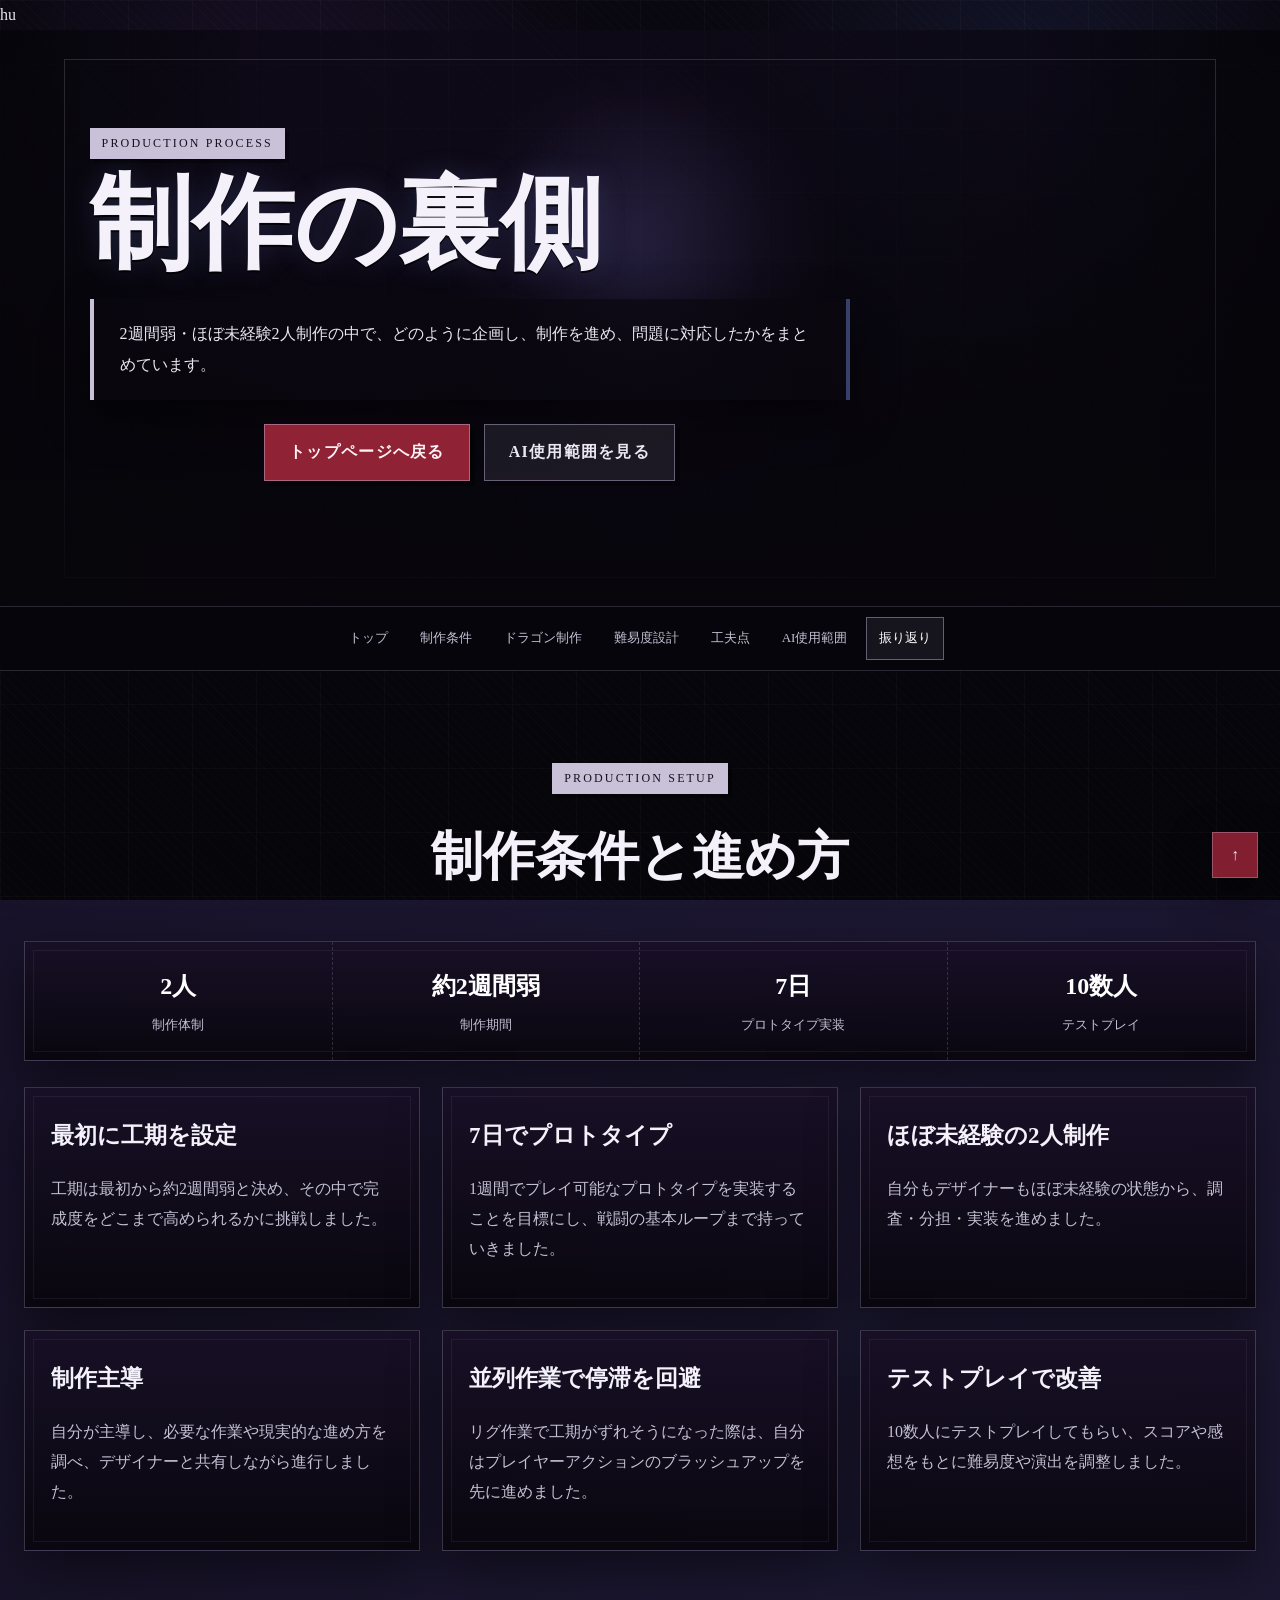
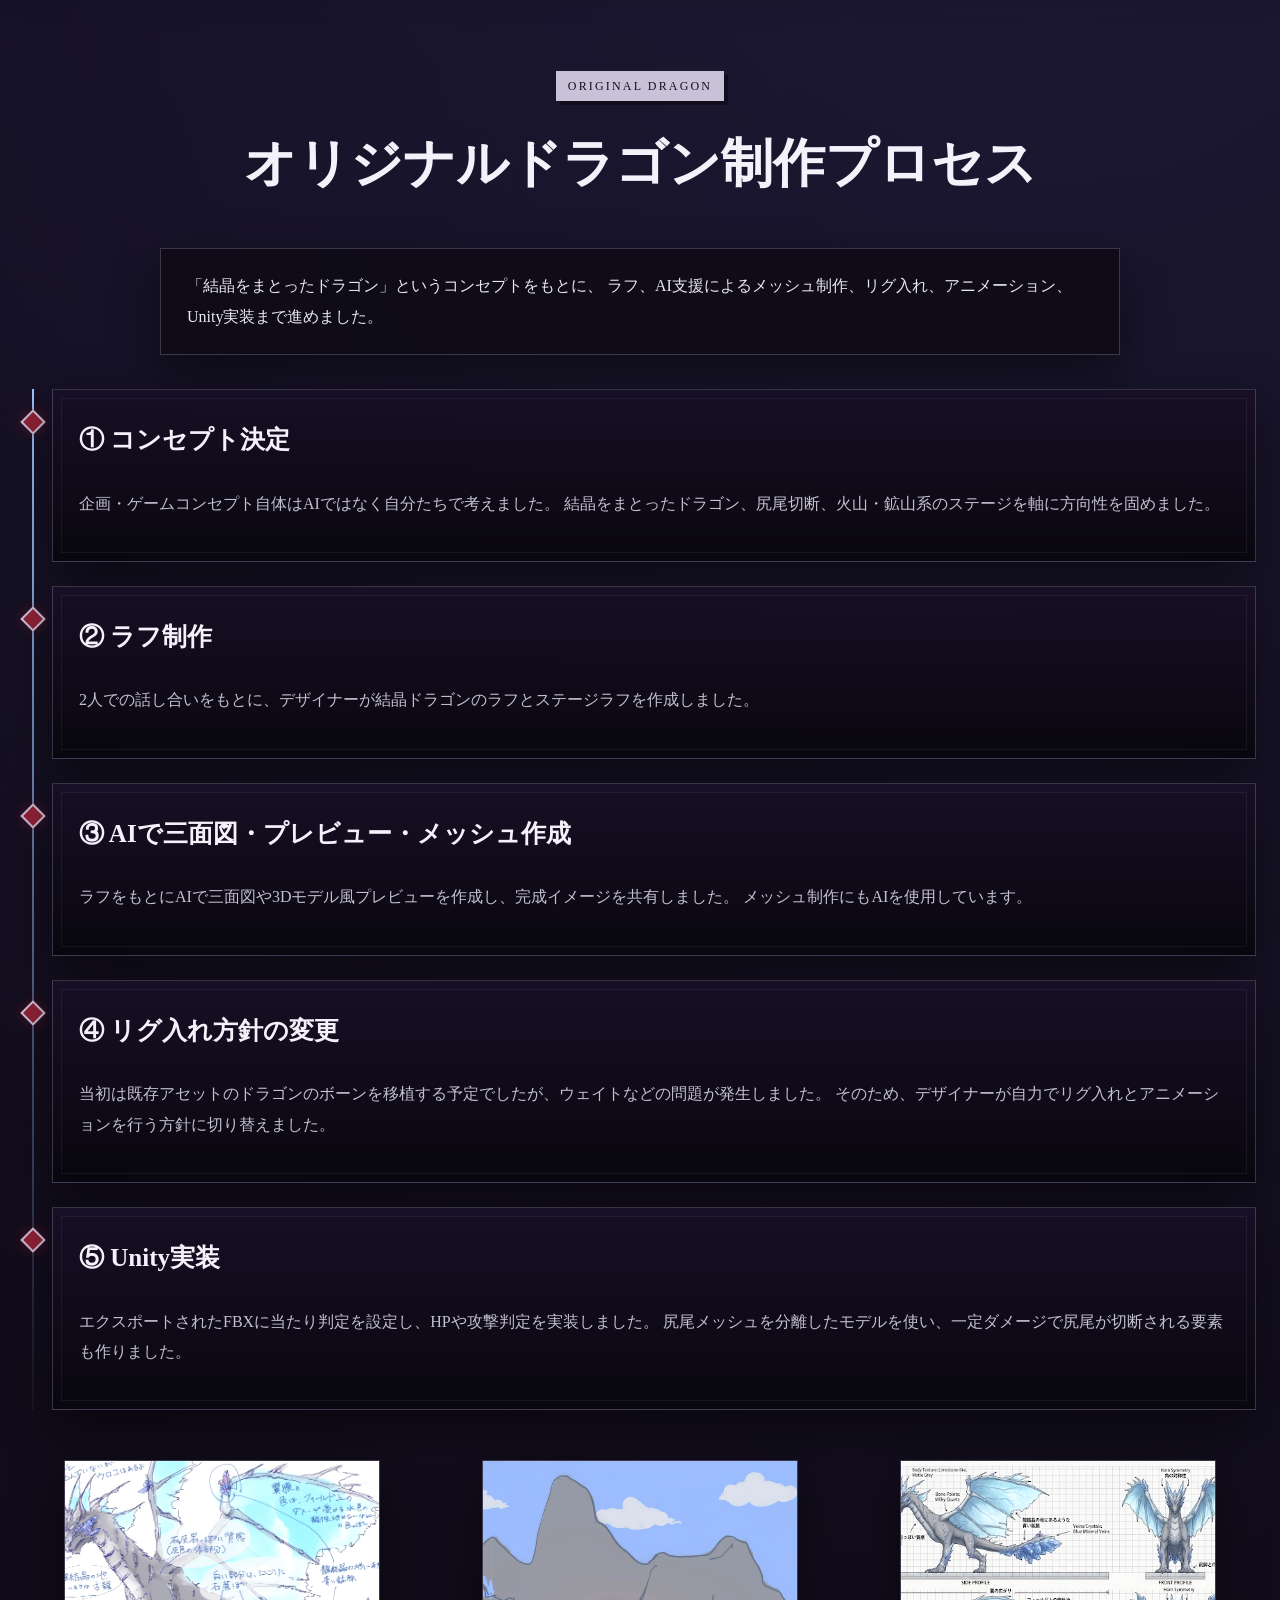
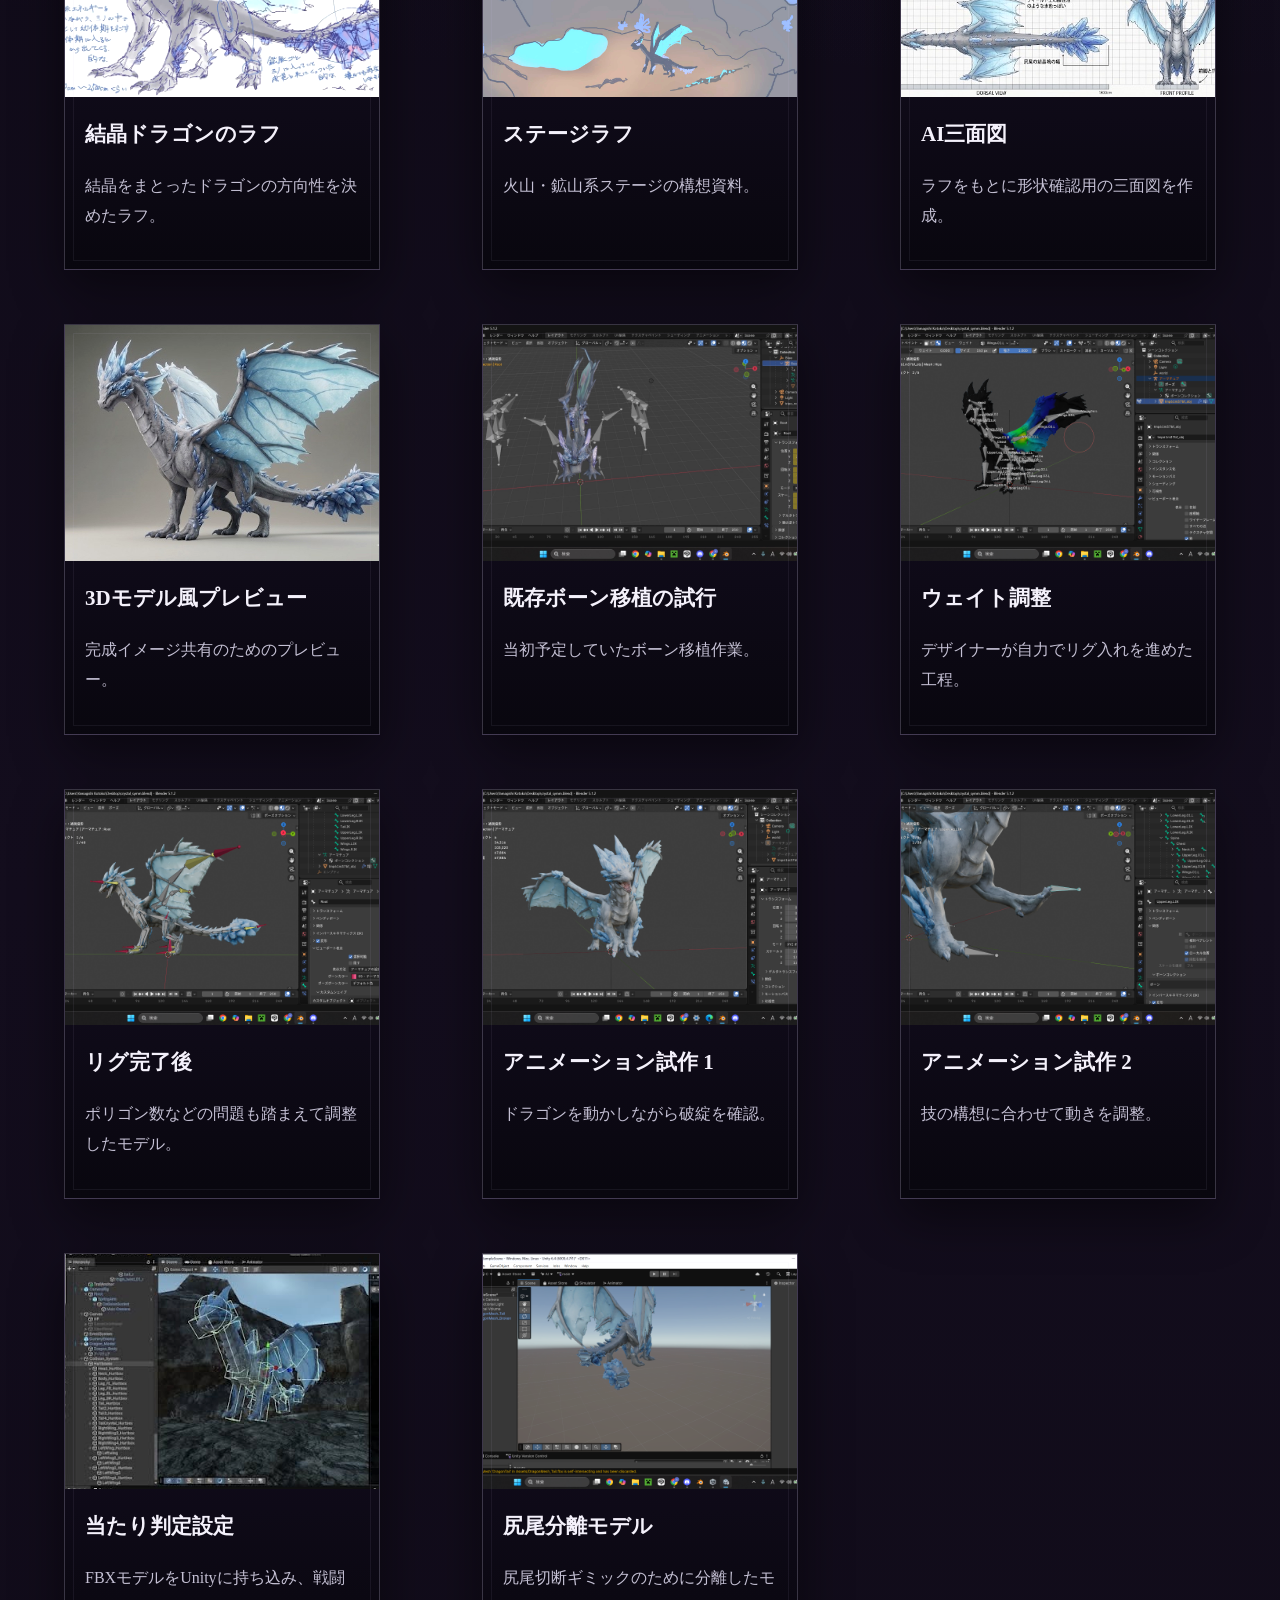
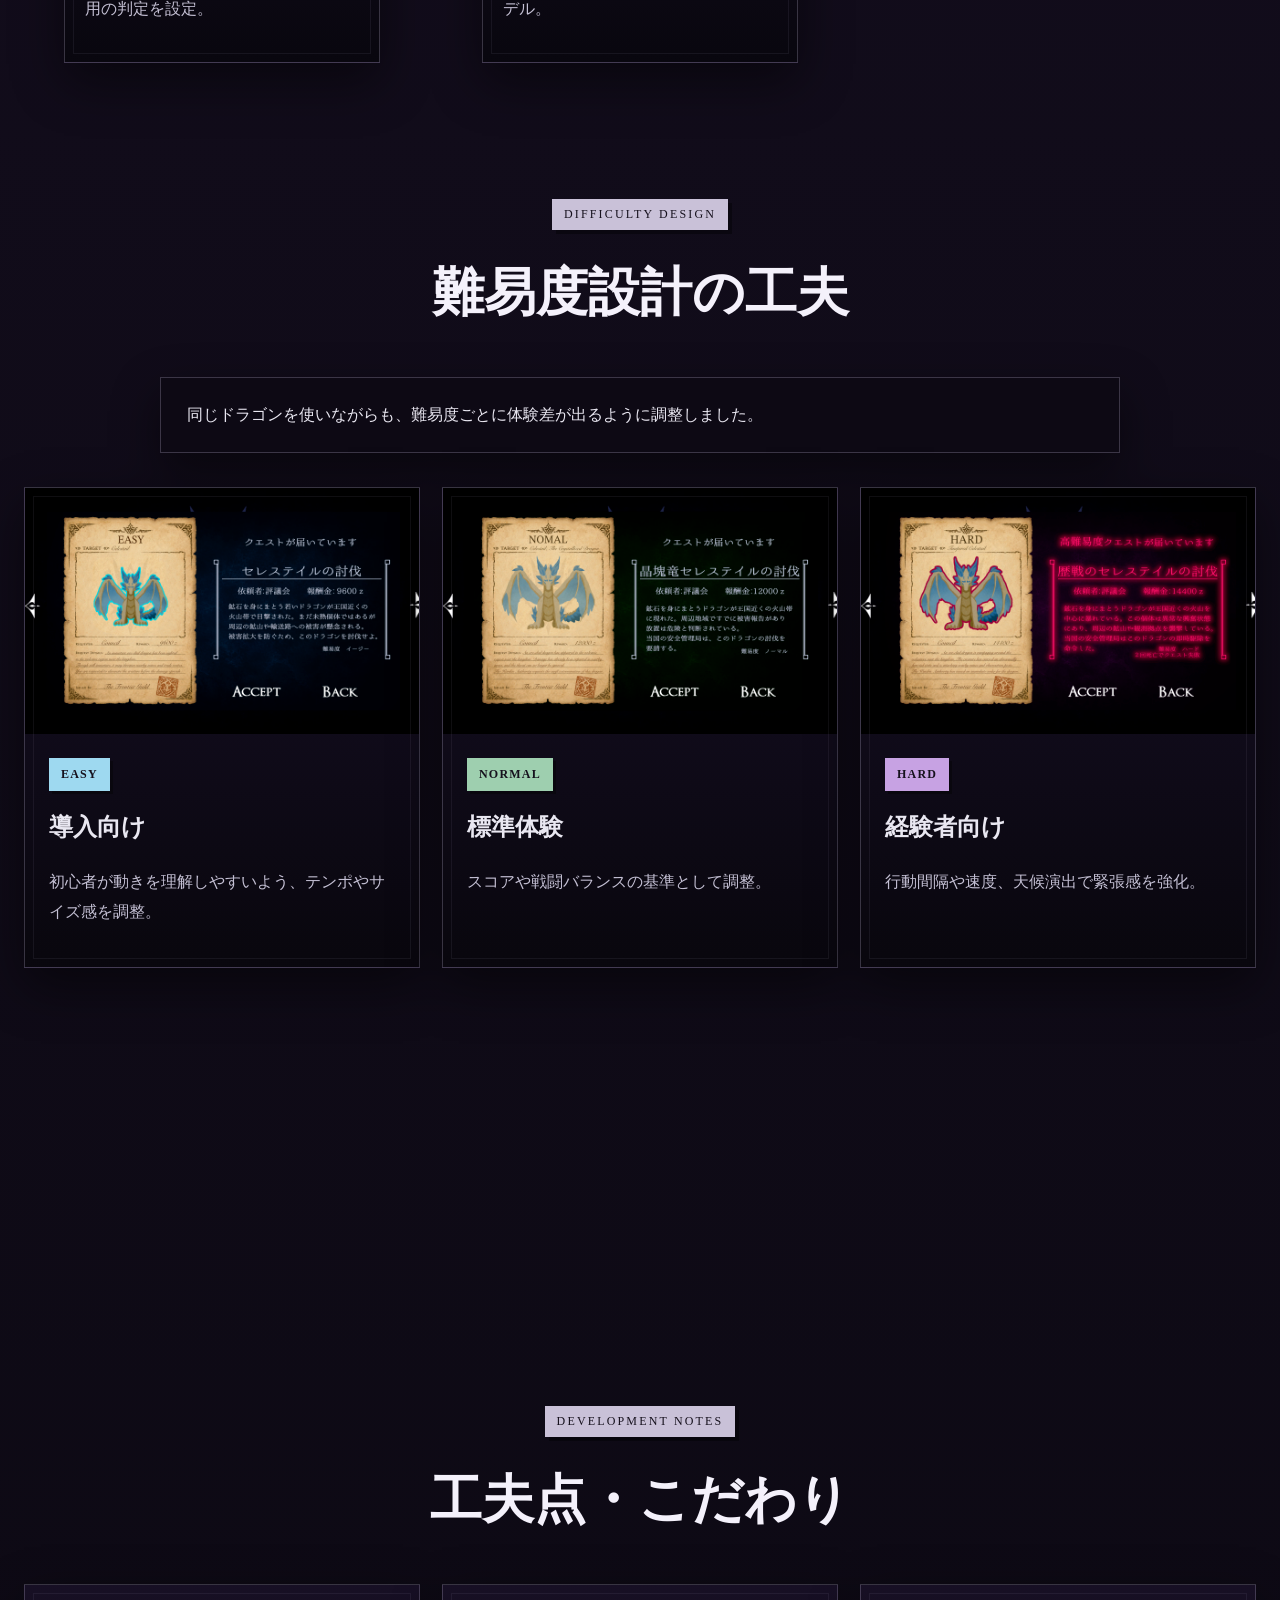
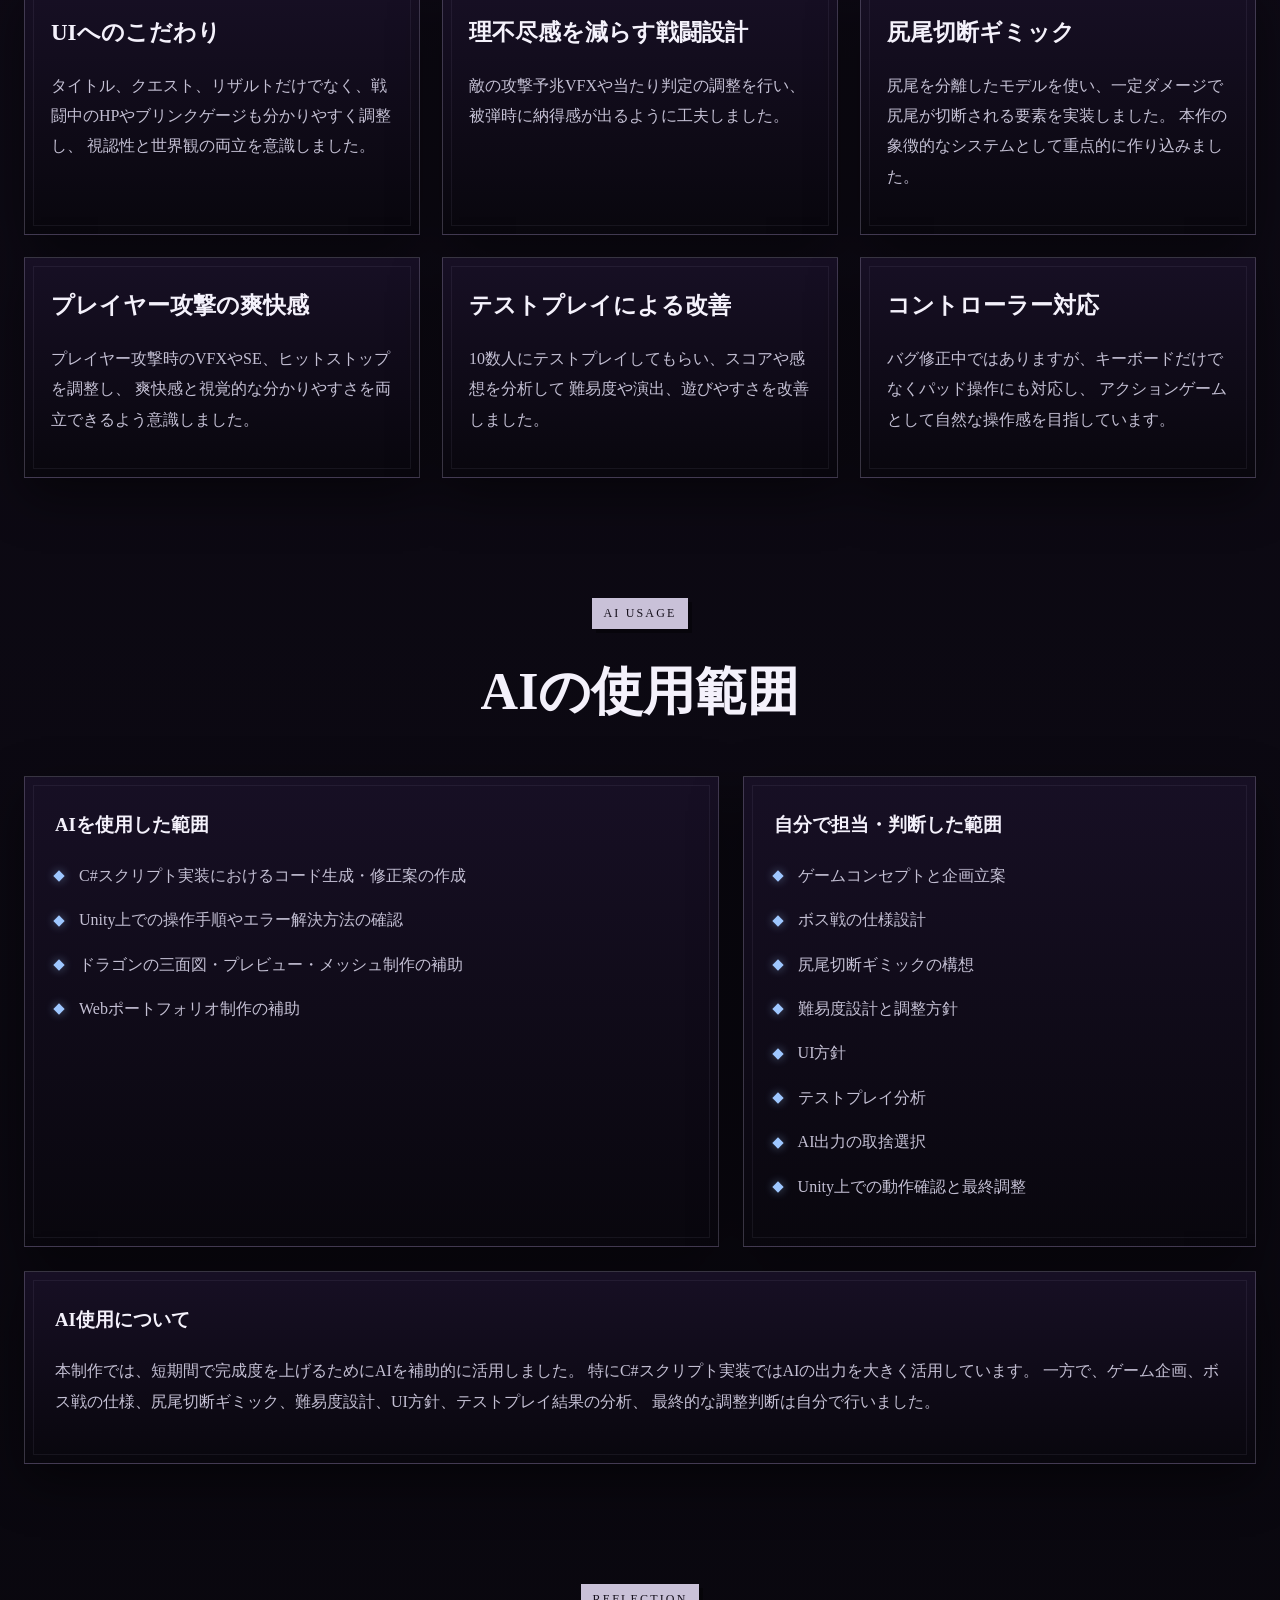
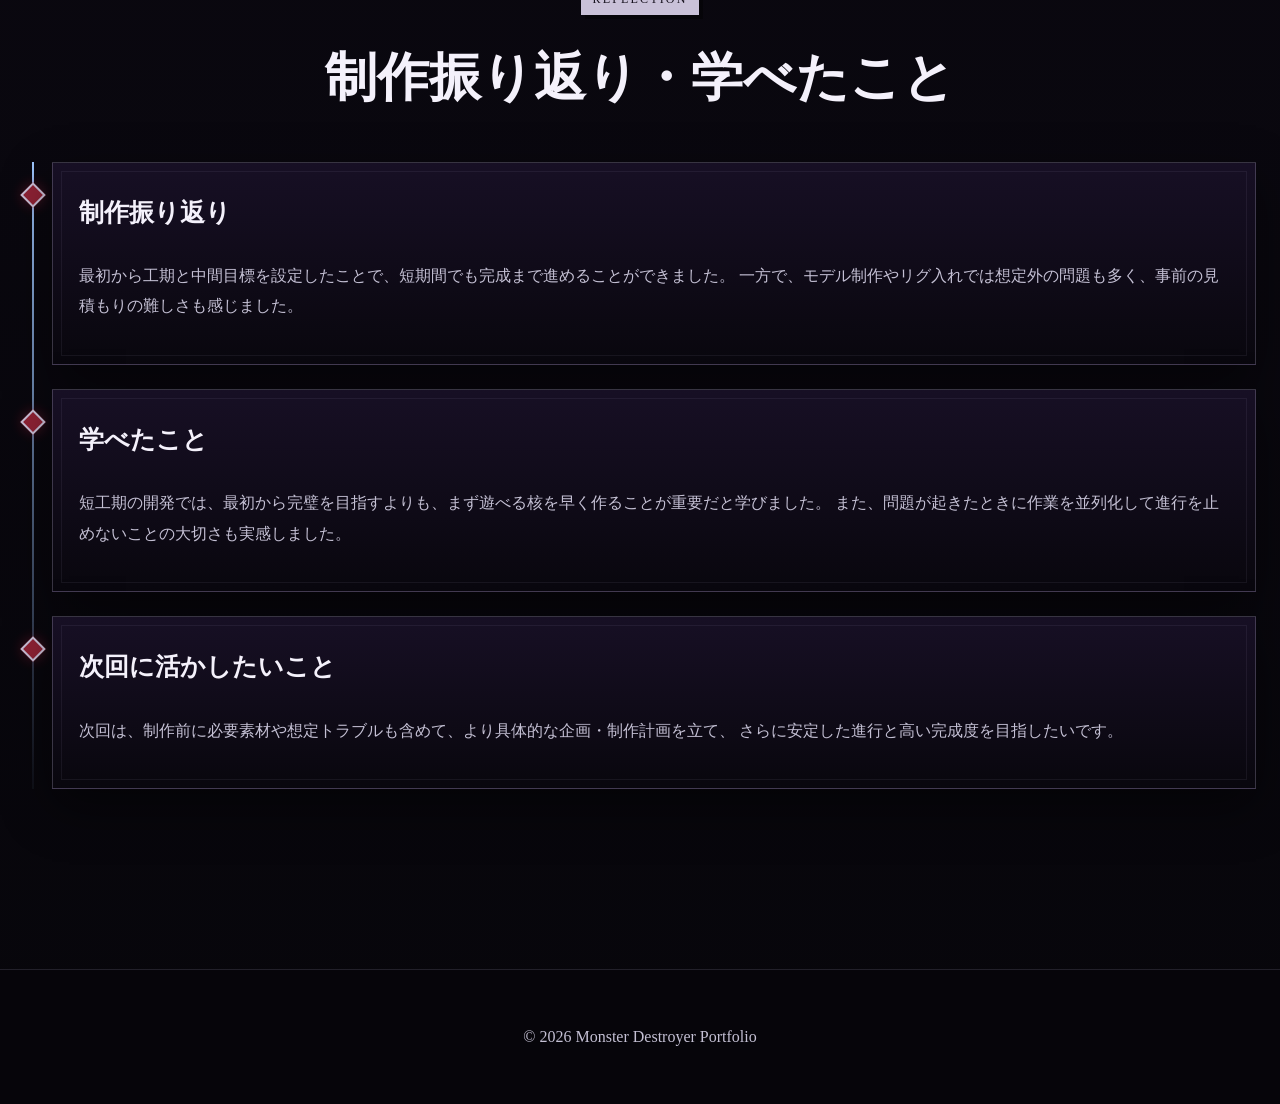
==== commit 312c9529: "アナリティクス追加（二か所" ====
--- a/process.html
+++ b/process.html
@@ -1,4 +1,4 @@
-﻿<!DOCTYPE html>
+﻿hu<!DOCTYPE html>
 <html lang="ja">
 <head>
     <meta charset="UTF-8">
@@ -6,6 +6,15 @@
     <title>Monster Destroyer | Production Process</title>
     <meta name="description" content="Monster Destroyerの制作プロセス、AI使用範囲、制作振り返り">
     <link rel="stylesheet" href="style.css">
+    <!-- Google tag (gtag.js) -->
+    <script async src="https://www.googletagmanager.com/gtag/js?id=G-NN587WGLJ1"></script>
+    <script>
+        window.dataLayer = window.dataLayer || [];
+        function gtag() { dataLayer.push(arguments); }
+        gtag('js', new Date());
+
+        gtag('config', 'G-NN587WGLJ1');
+    </script>
 </head>
 
 <body>
--- a/style.css
+++ b/style.css
@@ -67,7 +67,7 @@
     min-height: 100vh;
     display: flex;
     align-items: center;
-    padding: 92px 7% 120px;
+    padding: 72px 7% 100px;
     background: linear-gradient(90deg, rgba(6, 5, 10, 0.78), rgba(22, 12, 34, 0.48), rgba(6, 5, 10, 0.82)), url("images/title.png") center / cover no-repeat;
     overflow: hidden;
 }
@@ -117,19 +117,19 @@
 }
 
 .logo-wrap {
-    width: min(720px, 88vw);
-    margin: 6px auto 20px;
-    padding: 16px 24px;
-    background: rgba(7, 6, 11, 0.38);
-    border: 1px solid rgba(205, 198, 230, 0.16);
-    box-shadow: 0 24px 70px rgba(0,0,0,0.4);
+    width: min(980px, 96vw);
+    margin: -10px auto 24px;
+    padding: 0;
+    background: transparent;
+    border: none;
+    box-shadow: none;
 }
 
 .main-logo {
     width: 100%;
-    max-height: 300px;
+    max-height: 440px;
     object-fit: contain;
-    filter: drop-shadow(0 8px 18px rgba(0,0,0,0.75)) drop-shadow(0 0 18px rgba(126, 157, 255, 0.16));
+    filter: drop-shadow(0 12px 24px rgba(0,0,0,0.82)) drop-shadow(0 0 26px rgba(126, 157, 255, 0.2));
 }
 
 .sub-title {
@@ -809,12 +809,13 @@
     .hero,
     .sub-hero {
         min-height: auto;
-        padding: 88px 24px 110px;
+        padding: 72px 24px 96px;
     }
 
     .logo-wrap {
-        width: 94vw;
-        padding: 12px;
+        width: 96vw;
+        margin: 0 auto 20px;
+        padding: 0;
     }
 
     .hero-copy {
